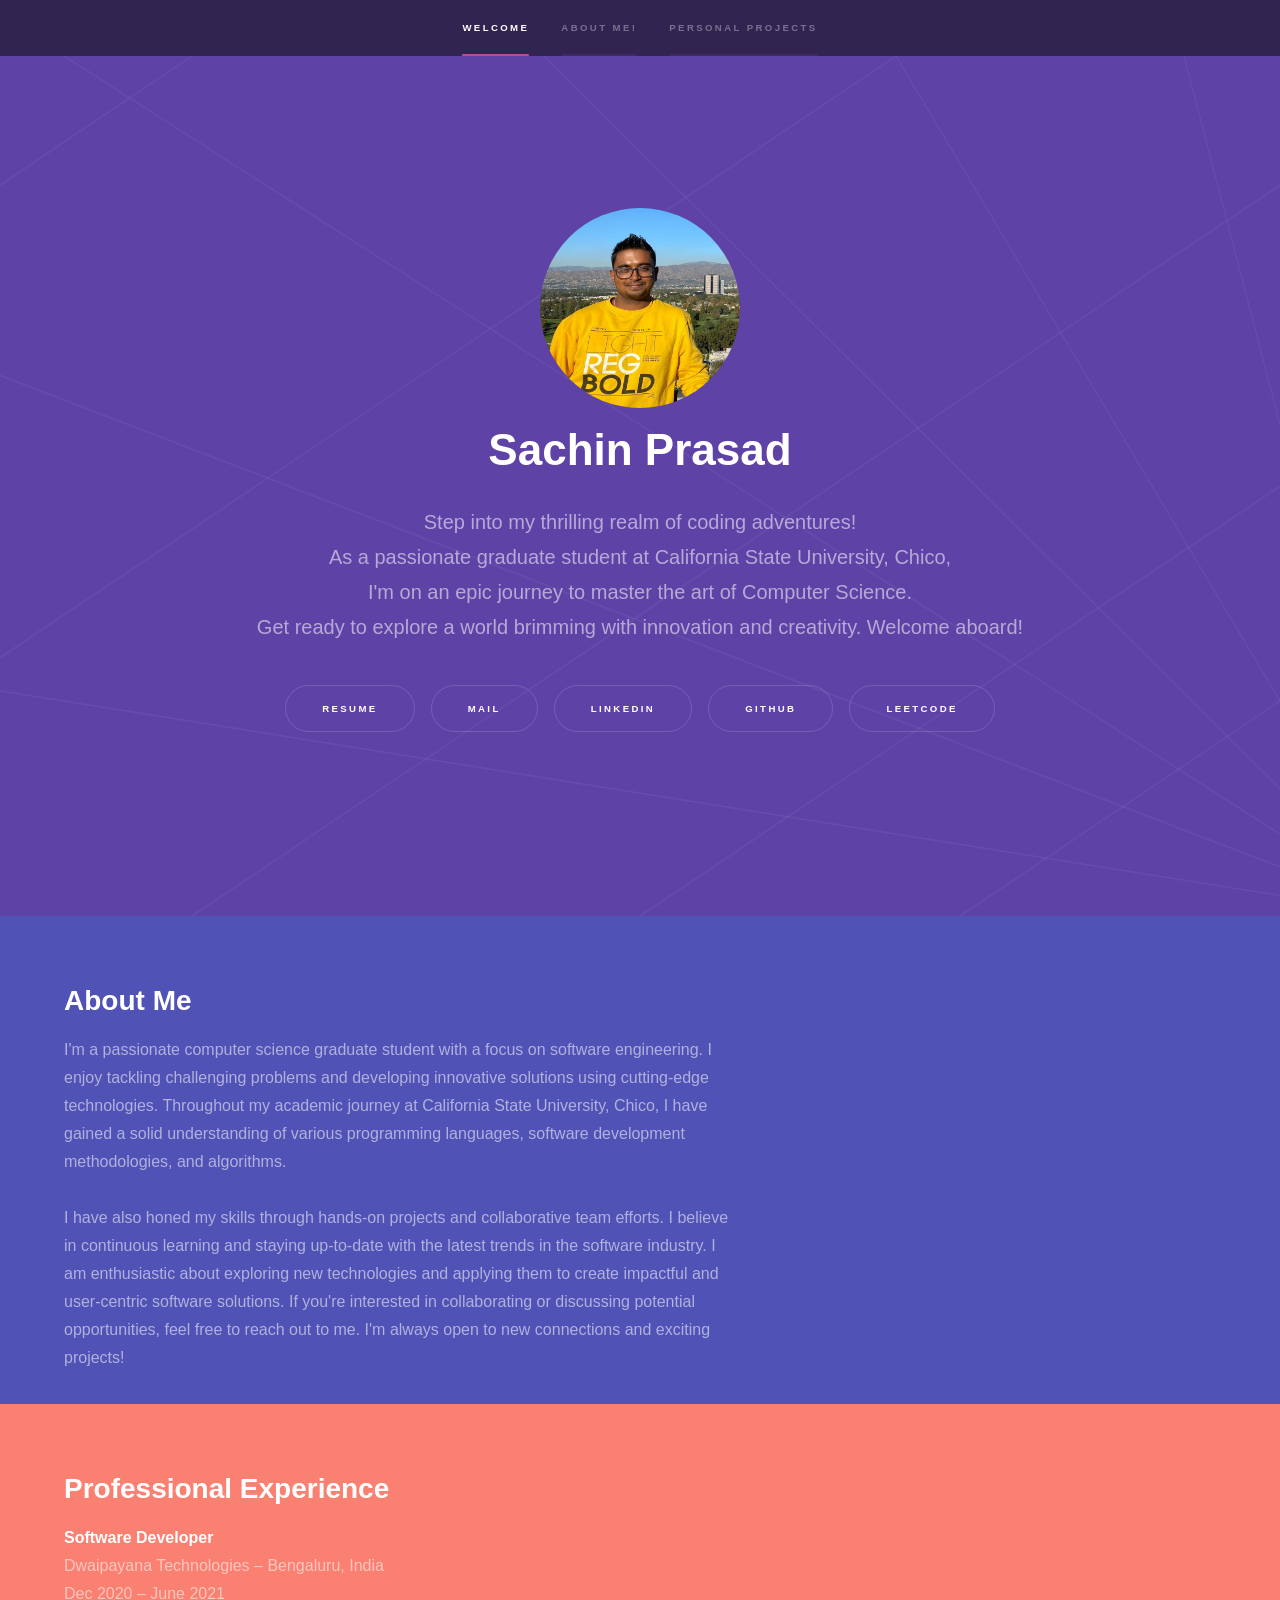
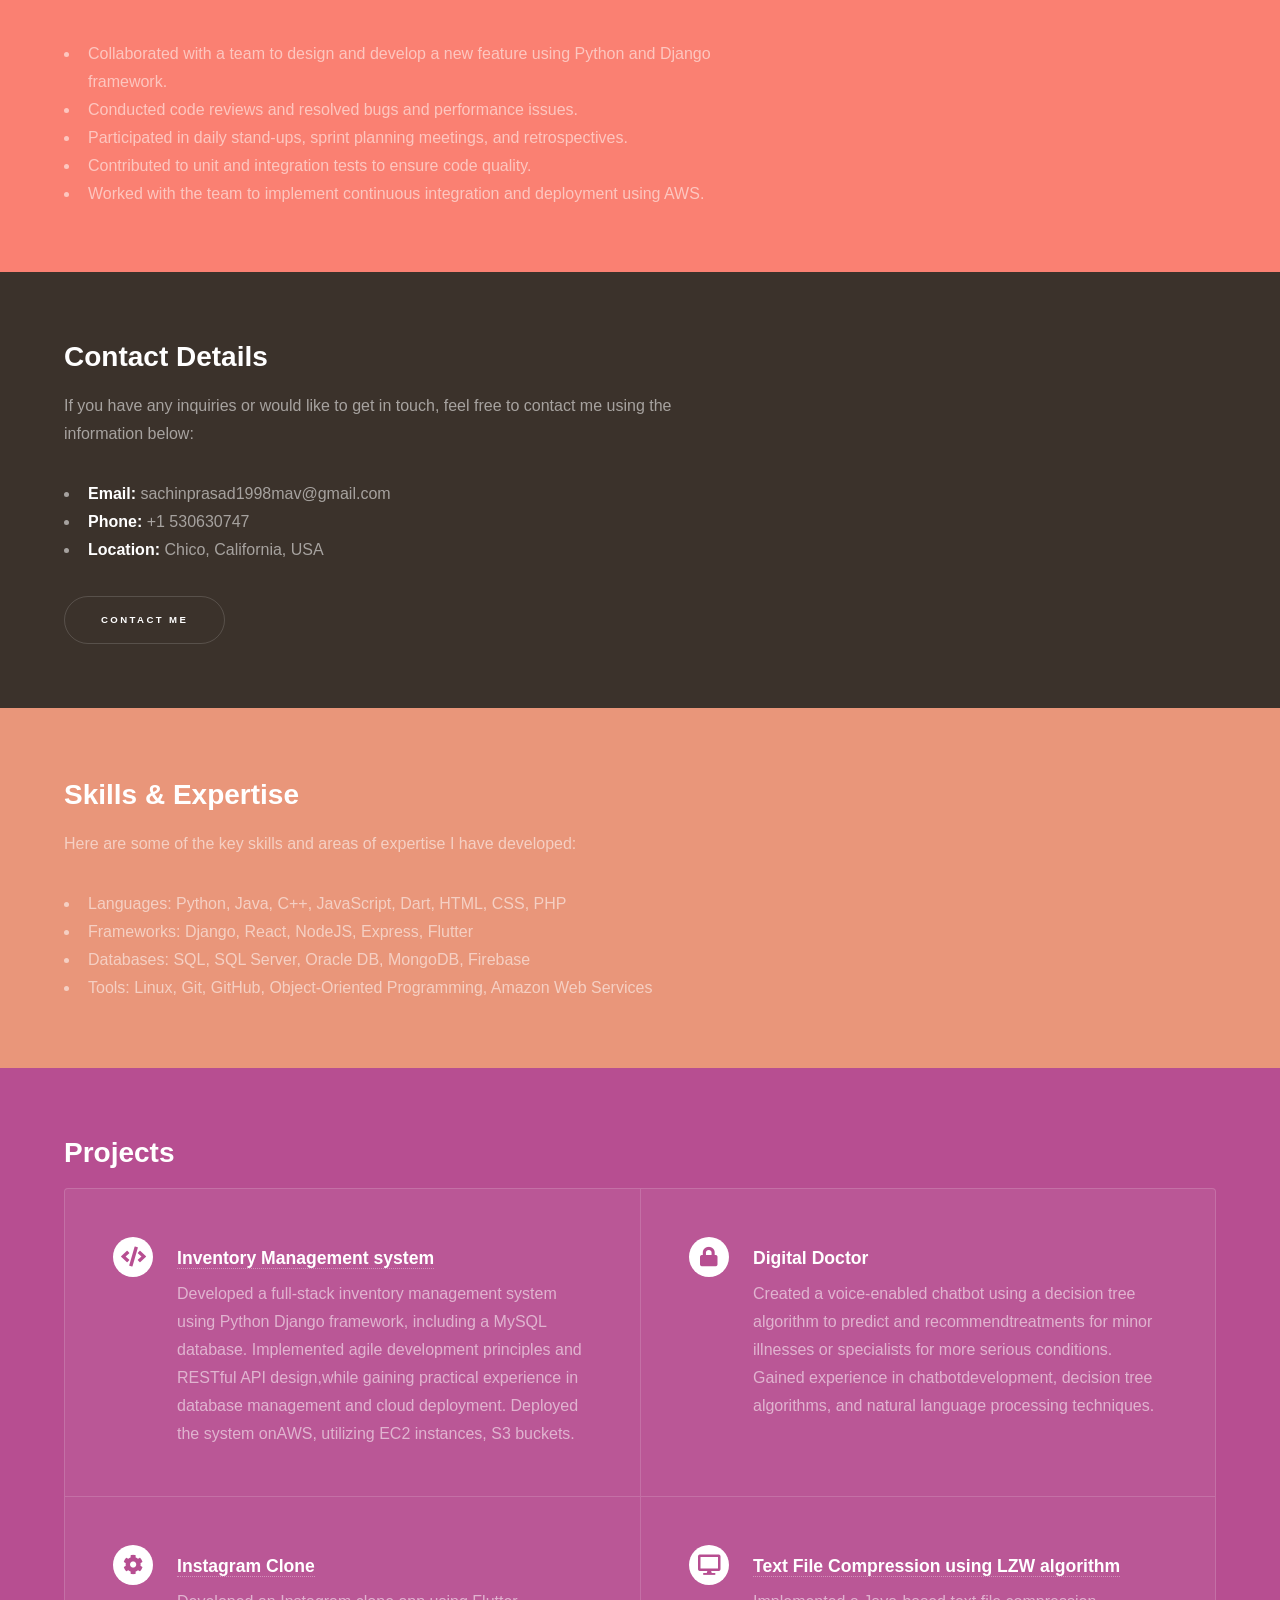
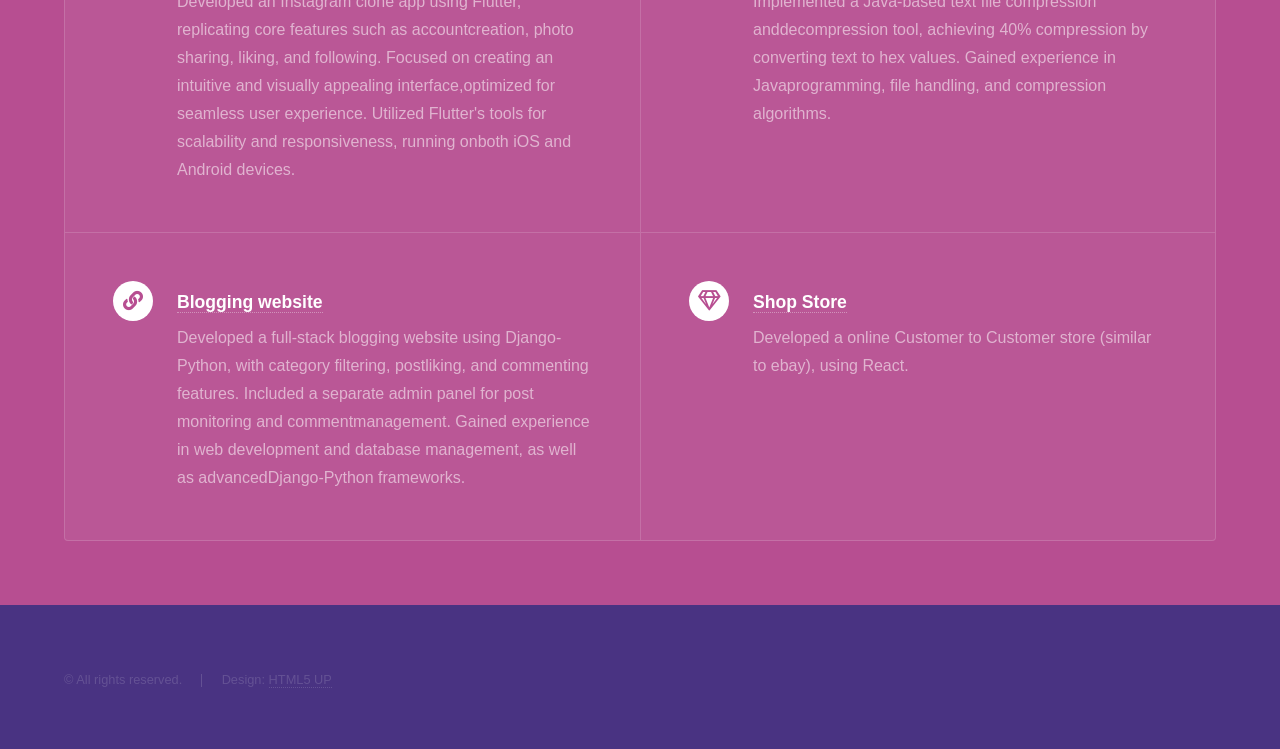
==== index.html @ 226c093d "first commit" ====
<!DOCTYPE HTML>
<html>
	<head>
		<title>Sachin Prasad Portfolio</title>
		<meta charset="utf-8" />
		<meta name="viewport" content="width=device-width, initial-scale=1, user-scalable=no" />
		<link rel="stylesheet" href="assets/css/main.css" />
		<noscript><link rel="stylesheet" href="assets/css/noscript.css" /></noscript>
	</head>
	<body class="is-preload">

		<!-- Sidebar -->
			<section id="sidebar">
				<div class="inner">
					<nav>
						<ul>
							<li><a href="#intro">Welcome</a></li>
							<li><a href="#one">About me!</a></li>
							<li><a href="#two">Personal Projects</a></li>
						</ul>
					</nav>
				</div>
			</section>

		<!-- Wrapper -->
			<div id="wrapper">

				<!-- Intro -->
					<!-- <section id="intro" class="wrapper style1 fullscreen fade-up">
						<div class="inner" sty>
							<h1>Sachin Prasad</h1>
							<p>Welcome to my portfolio website! <br> I'm a passionate graduate student, <br> pursuing a Master's degree in Computer Science <br> California State University, Chico. <br>

							</p>
							<ul class="actions">
								<li><a href="#one" class="button scrolly">Learn more</a></li>
							</ul>
						</div>
					</section> -->

					<!-- <section id="intro" class="wrapper style1 fullscreen fade-up">
						<div class="intro-container">
						  <div class="inner">
							<img src="images/IMG-20211123-WA0005.jpg" alt="Display Picture" style="width: 200px; height: 200px; border-radius: 50%;">
							<h1>Sachin Prasad</h1>
							<p>Welcome to my portfolio website!<br>I'm a passionate graduate student,<br>pursuing a Master's degree in Computer Science<br>at California State University, Chico.</p>
							<ul class="actions" style="margin-left: 120px;">
							  <li><a href="#one" class="button scrolly">Learn more</a></li>
							</ul>
						  </div>
						</div>
					  </section>
					   -->



					   <section id="intro" class="wrapper style1 fullscreen fade-up">
						<div class="intro-container">
						  <div class="inner">
							<img src="images/IMG-20211123-WA0005.jpg" alt="Display Picture" style="width: 200px; height: 200px; border-radius: 50%;">
							<h1>Sachin Prasad</h1>
							<p>Step into my thrilling realm of coding adventures! <br> As a passionate graduate student at California State University, Chico, <br> I'm on an epic journey to master the art of Computer Science. <br> Get ready to explore a world brimming with innovation and creativity. Welcome aboard!</p>
							<ul class="actions" style="display: flex; justify-content: center;">
							  <li><a href="ResumeSachin.pdf"class="button" download>resume</a></li>
							  <li><a href="mailto:sachinprasad1998mav@gmail.com" class="button" target="_blank" >Mail</a></li>
							  <li><a href="https://www.linkedin.com/in/sachinsatishprasad/" class="button" target="_blank" >LinkedIn</a></li>
							  <li><a href="https://github.com/sachinprasad1998mav" class="button" target="_blank" >GitHub</a></li>
							  <li><a href="https://leetcode.com/sachinSatishPrasad/" class="button" target="_blank" >LeetCode</a></li>
							</ul>
						  </div>
						</div>
					  </section>
					  

				<!-- One
					<section id="one" class="wrapper style2 spotlights">
						<section>
							<a href="#" class="image"><img src="images/pic01.jpg" alt="" data-position="center center" /></a>
							<div class="content">
								<div class="inner">
									<h2>Sed ipsum dolor</h2>
									<p>Phasellus convallis elit id ullamcorper pulvinar. Duis aliquam turpis mauris, eu ultricies erat malesuada quis. Aliquam dapibus.</p>
									<ul class="actions">
										<li><a href="generic.html" class="button">Learn more</a></li>
									</ul>
								</div>
							</div>
						</section>
						<section>
							<a href="#" class="image"><img src="images/pic02.jpg" alt="" data-position="top center" /></a>
							<div class="content">
								<div class="inner">
									<h2>Feugiat consequat</h2>
									<p>Phasellus convallis elit id ullamcorper pulvinar. Duis aliquam turpis mauris, eu ultricies erat malesuada quis. Aliquam dapibus.</p>
									<ul class="actions">
										<li><a href="generic.html" class="button">Learn more</a></li>
									</ul>
								</div>
							</div>
						</section>
						<section>
							<a href="#" class="image"><img src="images/pic03.jpg" alt="" data-position="25% 25%" /></a>
							<div class="content">
								<div class="inner">
									<h2>Ultricies aliquam</h2>
									<p>Phasellus convallis elit id ullamcorper pulvinar. Duis aliquam turpis mauris, eu ultricies erat malesuada quis. Aliquam dapibus.</p>
									<ul class="actions">
										<li><a href="generic.html" class="button">Learn more</a></li>
									</ul>
								</div>
							</div>
						</section>
					</section> -->

					<section id="one" class="wrapper style2 spotlights">
						<section>
						  <!-- <a href="#" class="image"><img src="images/pic01.jpg" alt="" data-position="center center" /></a> -->
						  <div class="content">
							<div class="inner">
							  <h2>About Me</h2>
							  I'm a passionate computer science graduate student with a focus on software engineering. 
							   I enjoy tackling challenging problems and developing innovative solutions using cutting-edge technologies. 
							  Throughout my academic journey at California State University, Chico, I have gained a solid understanding of various programming languages, software development methodologies, and algorithms. <br> <br> I have also honed my skills through hands-on projects and collaborative team efforts.
							  I believe in continuous learning and staying up-to-date with the latest trends in the software industry. I am enthusiastic about exploring new technologies and applying them to create impactful and user-centric software solutions.
							  If you're interested in collaborating or discussing potential opportunities, feel free to reach out to me. I'm always open to new connections and exciting projects!
							  <!-- <ul class="actions">
								<li><a href="#contact" class="button">Contact Me</a></li>
							  </ul> -->
							</div>
						  </div>
						</section>
						<section style="background-color: #FA8072">
							<div class="content">
							  <div class="inner">
								<h2>Professional Experience</h2>
								<p><strong>Software Developer</strong><br>
								Dwaipayana Technologies – Bengaluru, India<br>
								Dec 2020 – June 2021</p>
								<ul>
								  <li>Collaborated with a team to design and develop a new feature using Python and Django framework.</li>
								  <li>Conducted code reviews and resolved bugs and performance issues.</li>
								  <li>Participated in daily stand-ups, sprint planning meetings, and retrospectives.</li>
								  <li>Contributed to unit and integration tests to ensure code quality.</li>
								  <li>Worked with the team to implement continuous integration and deployment using AWS.</li>
								</ul>
							  </div>
							</div>
						  </section>
						  
						<section style="background-color: #3B322B">
						  <!-- <a href="#" class="image"><img src="images/pic02.jpg" alt="" data-position="top center" /></a> -->
						  <div class="content">
							<div class="inner">
							  <h2>Contact Details</h2>
							  <p>If you have any inquiries or would like to get in touch, feel free to contact me using the information below:</p>
							  <ul class="contact-details">
								<li><strong>Email:</strong> sachinprasad1998mav@gmail.com</li>
								<li><strong>Phone:</strong> +1 530630747</li>
								<li><strong>Location:</strong> Chico, California, USA</li>
							  </ul>
							  <ul class="actions">
								<li><a href="mailto:sachinprasad1998mav@gmail.com" class="button">Contact Me</a></li>
							  </ul>
							  
							</div>
						  </div>
						</section>
						<section style="background-color: #E9967A">
							<div class="content">
							  <div class="inner">
								<h2>Skills & Expertise</h2>
								<p>Here are some of the key skills and areas of expertise I have developed:</p>
								<ul class="skills-list">
								  <li>Languages: Python, Java, C++, JavaScript, Dart, HTML, CSS, PHP</li>
								  <li>Frameworks: Django, React, NodeJS, Express, Flutter</li>
								  <li>Databases: SQL, SQL Server, Oracle DB, MongoDB, Firebase</li>
								  <li>Tools: Linux, Git, GitHub, Object-Oriented Programming, Amazon Web Services</li>
								</ul>
							  </div>
							</div>
						  </section>
						  
					  

				<!-- Two -->
					<section id="two" class="wrapper style3 fade-up">
						<div class="inner">
							<h2>Projects</h2>
							<div class="features">
								<section>
									<span class="icon solid major fa-code"></span>
									<h3><a href="https://github.com/sachinprasad1998mav/inventoryAngular">Inventory Management system</a> </h3>
									<p>Developed a full-stack inventory management system using Python Django framework, including a MySQL database. Implemented agile development principles and RESTful API design,while gaining practical experience in database management and cloud deployment. Deployed the system onAWS, utilizing EC2 instances, S3 buckets.</p>
								</section>
								<section>
									<span class="icon solid major fa-lock"></span>
									<h3>Digital Doctor</h3>
									<p>Created a voice-enabled chatbot using a decision tree algorithm to predict and recommendtreatments for minor illnesses or specialists for more serious conditions. Gained experience in chatbotdevelopment, decision tree algorithms, and natural language processing techniques.</p>
								</section>
								<section>
									<span class="icon solid major fa-cog"></span>
									<h3><a href="https://github.com/sachinprasad1998mav/InstaPix">Instagram Clone</a> </h3>
									<p>Developed an Instagram clone app using Flutter, replicating core features such as accountcreation, photo sharing, liking, and following. Focused on creating an intuitive and visually appealing interface,optimized for seamless user experience. Utilized Flutter's tools for scalability and responsiveness, running onboth iOS and Android devices.</p>
								</section>
								<section>
									<span class="icon solid major fa-desktop"></span>
									<h3><a href="https://github.com/sachinprasad1998mav/LZWAlgorithm">Text File Compression using LZW algorithm</a> </h3>
									<p>Implemented a Java-based text file compression anddecompression tool, achieving 40% compression by converting text to hex values. Gained experience in Javaprogramming, file handling, and compression algorithms.</p>
								</section>
								<section>
									<span class="icon solid major fa-link"></span>
									<h3> <a href="https://github.com/sachinprasad1998mav/blogWebsite">Blogging website</a> </h3>
									<p>Developed a full-stack blogging website using Django-Python, with category filtering, postliking, and commenting features. Included a separate admin panel for post monitoring and commentmanagement. Gained experience in web development and database management, as well as advancedDjango-Python frameworks.</p>
								</section>
								<section>
									<span class="icon major fa-gem"></span>
									<h3> <a href="https://github.com/dakshac45/ShopStore">Shop Store</a> </h3>
									<p>Developed a online Customer to Customer store (similar to ebay), using React.</p>
								</section>
							</div>
							<!-- <ul class="actions">
								<li><a href="generic.html" class="button">Learn more</a></li>
							</ul> -->
						</div>
					</section>

				<!-- Three
					<section id="three" class="wrapper style1 fade-up">
						<div class="inner">
							<h2>Get in touch</h2>
							<p>Phasellus convallis elit id ullamcorper pulvinar. Duis aliquam turpis mauris, eu ultricies erat malesuada quis. Aliquam dapibus, lacus eget hendrerit bibendum, urna est aliquam sem, sit amet imperdiet est velit quis lorem.</p>
							<div class="split style1">
								<section>
									<form method="post" action="#">
										<div class="fields">
											<div class="field half">
												<label for="name">Name</label>
												<input type="text" name="name" id="name" />
											</div>
											<div class="field half">
												<label for="email">Email</label>
												<input type="text" name="email" id="email" />
											</div>
											<div class="field">
												<label for="message">Message</label>
												<textarea name="message" id="message" rows="5"></textarea>
											</div>
										</div>
										<ul class="actions">
											<li><a href="" class="button submit">Send Message</a></li>
										</ul>
									</form>
								</section>
								<section>
									<ul class="contact">
										<li>
											<h3>Address</h3>
											<span>12345 Somewhere Road #654<br />
											Nashville, TN 00000-0000<br />
											USA</span>
										</li>
										<li>
											<h3>Email</h3>
											<a href="#">user@untitled.tld</a>
										</li>
										<li>
											<h3>Phone</h3>
											<span>(000) 000-0000</span>
										</li>
										<li>
											<h3>Social</h3>
											<ul class="icons">
												<li><a href="#" class="icon brands fa-twitter"><span class="label">Twitter</span></a></li>
												<li><a href="#" class="icon brands fa-facebook-f"><span class="label">Facebook</span></a></li>
												<li><a href="#" class="icon brands fa-github"><span class="label">GitHub</span></a></li>
												<li><a href="#" class="icon brands fa-instagram"><span class="label">Instagram</span></a></li>
												<li><a href="#" class="icon brands fa-linkedin-in"><span class="label">LinkedIn</span></a></li>
											</ul>
										</li>
									</ul>
								</section>
							</div>
						</div>
					</section>

			</div> -->

		<!-- Footer -->
			<footer id="footer" class="wrapper style1-alt">
				<div class="inner">
					<ul class="menu">
						<li>&copy; All rights reserved.</li><li>Design: <a href="http://html5up.net">HTML5 UP</a></li>
					</ul>
				</div>
			</footer>

		<!-- Scripts -->
			<script src="assets/js/jquery.min.js"></script>
			<script src="assets/js/jquery.scrollex.min.js"></script>
			<script src="assets/js/jquery.scrolly.min.js"></script>
			<script src="assets/js/browser.min.js"></script>
			<script src="assets/js/breakpoints.min.js"></script>
			<script src="assets/js/util.js"></script>
			<script src="assets/js/main.js"></script>

	</body>
</html>
---- assets/css/main.css ----
@import url(fontawesome-all.min.css);

/*
	Hyperspace by HTML5 UP
	html5up.net | @ajlkn
	Free for personal and commercial use under the CCA 3.0 license (html5up.net/license)
*/

html, body, div, span, applet, object,
iframe, h1, h2, h3, h4, h5, h6, p, blockquote,
pre, a, abbr, acronym, address, big, cite,
code, del, dfn, em, img, ins, kbd, q, s, samp,
small, strike, strong, sub, sup, tt, var, b,
u, i, center, dl, dt, dd, ol, ul, li, fieldset,
form, label, legend, table, caption, tbody,
tfoot, thead, tr, th, td, article, aside,
canvas, details, embed, figure, figcaption,
footer, header, hgroup, menu, nav, output, ruby,
section, summary, time, mark, audio, video {
	margin: 0;
	padding: 0;
	border: 0;
	font-size: 100%;
	font: inherit;
	vertical-align: baseline;}

article, aside, details, figcaption, figure,
footer, header, hgroup, menu, nav, section {
	display: block;}

body {
	line-height: 1;
}

#intro .intro-container {
	display: flex;
	justify-content: center;
	align-items: center;
	height: 100%;
  }
  
  #intro .inner {
	text-align: center;
  }
  

ol, ul {
	list-style: none;
}

blockquote, q {
	quotes: none;
}

	blockquote:before, blockquote:after, q:before, q:after {
		content: '';
		content: none;
	}

table {
	border-collapse: collapse;
	border-spacing: 0;
}

body {
	-webkit-text-size-adjust: none;
}

mark {
	background-color: transparent;
	color: inherit;
}

input::-moz-focus-inner {
	border: 0;
	padding: 0;
}

input, select, textarea {
	-moz-appearance: none;
	-webkit-appearance: none;
	-ms-appearance: none;
	appearance: none;
}

/* Basic */

	@-ms-viewport {
		width: device-width;
	}

	body {
		-ms-overflow-style: scrollbar;
	}

	@media screen and (max-width: 480px) {

		html, body {
			min-width: 320px;
		}

	}

	html {
		box-sizing: border-box;
	}

	*, *:before, *:after {
		box-sizing: inherit;
	}

	body {
		background: #312450;
	}

		body.is-preload *, body.is-preload *:before, body.is-preload *:after {
			-moz-animation: none !important;
			-webkit-animation: none !important;
			-ms-animation: none !important;
			animation: none !important;
			-moz-transition: none !important;
			-webkit-transition: none !important;
			-ms-transition: none !important;
			transition: none !important;
		}

/* Type */

	body, input, select, textarea {
		color: rgba(255, 255, 255, 0.55);
		font-family: Arial, Helvetica, sans-serif;
		font-size: 16.5pt;
		font-weight: normal;
		line-height: 1.75;
	}

		@media screen and (max-width: 1680px) {

			body, input, select, textarea {
				font-size: 13pt;
			}

		}

		@media screen and (max-width: 1280px) {

			body, input, select, textarea {
				font-size: 12pt;
			}

		}

		@media screen and (max-width: 360px) {

			body, input, select, textarea {
				font-size: 11pt;
			}

		}

	a {
		-moz-transition: color 0.2s ease, border-bottom-color 0.2s ease;
		-webkit-transition: color 0.2s ease, border-bottom-color 0.2s ease;
		-ms-transition: color 0.2s ease, border-bottom-color 0.2s ease;
		transition: color 0.2s ease, border-bottom-color 0.2s ease;
		border-bottom: dotted 1px rgba(255, 255, 255, 0.35);
		color: inherit;
		text-decoration: none;
	}

		a:hover {
			border-bottom-color: transparent;
			color: #ffffff;
		}

	strong, b {
		color: #ffffff;
		font-weight: bold;
	}

	em, i {
		font-style: italic;
	}

	p {
		margin: 0 0 2em 0;
	}

	h1, h2, h3, h4, h5, h6 {
		color: #ffffff;
		font-weight: bold;
		line-height: 1.5;
		margin: 0 0 0.5em 0;
	}

		h1 a, h2 a, h3 a, h4 a, h5 a, h6 a {
			color: inherit;
			text-decoration: none;
		}

	h1 {
		font-size: 2.75em;
	}

		h1.major {
			margin: 0 0 1.3em 0;
			position: relative;
			padding-bottom: 0.35em;
		}

			h1.major:after {
				background-image: -moz-linear-gradient(to right, #5e42a6, #b74e91);
				background-image: -webkit-linear-gradient(to right, #5e42a6, #b74e91);
				background-image: -ms-linear-gradient(to right, #5e42a6, #b74e91);
				background-image: linear-gradient(to right, #5e42a6, #b74e91);
				-moz-transition: max-width 0.2s ease;
				-webkit-transition: max-width 0.2s ease;
				-ms-transition: max-width 0.2s ease;
				transition: max-width 0.2s ease;
				border-radius: 0.2em;
				bottom: 0;
				content: '';
				height: 0.05em;
				position: absolute;
				right: 0;
				width: 100%;
			}

	h2 {
		font-size: 1.75em;
	}

	h3 {
		font-size: 1.1em;
	}

	h4 {
		font-size: 1em;
	}

	h5 {
		font-size: 0.8em;
	}

	h6 {
		font-size: 0.6em;
	}

	@media screen and (max-width: 736px) {

		h1 {
			font-size: 2em;
		}

		h2 {
			font-size: 1.25em;
		}

		h3 {
			font-size: 1em;
		}

		h4 {
			font-size: 0.8em;
		}

		h5 {
			font-size: 0.6em;
		}

		h6 {
			font-size: 0.6em;
		}

	}

	sub {
		font-size: 0.8em;
		position: relative;
		top: 0.5em;
	}

	sup {
		font-size: 0.8em;
		position: relative;
		top: -0.5em;
	}

	blockquote {
		border-left: solid 4px rgba(255, 255, 255, 0.15);
		font-style: italic;
		margin: 0 0 2em 0;
		padding: 0.5em 0 0.5em 2em;
	}

	code {
		background: rgba(255, 255, 255, 0.05);
		border-radius: 0.25em;
		border: solid 1px rgba(255, 255, 255, 0.15);
		font-family: "Courier New", monospace;
		font-size: 0.9em;
		margin: 0 0.25em;
		padding: 0.25em 0.65em;
	}

	pre {
		-webkit-overflow-scrolling: touch;
		font-family: "Courier New", monospace;
		font-size: 0.9em;
		margin: 0 0 2em 0;
	}

		pre code {
			display: block;
			line-height: 1.75em;
			padding: 1em 1.5em;
			overflow-x: auto;
		}

	hr {
		border: 0;
		border-bottom: solid 1px rgba(255, 255, 255, 0.15);
		margin: 2em 0;
	}

		hr.major {
			margin: 3em 0;
		}

	.align-left {
		text-align: left;
	}

	.align-center {
		text-align: center;
	}

	.align-right {
		text-align: right;
	}

/* Row */

	.row {
		display: flex;
		flex-wrap: wrap;
		box-sizing: border-box;
		align-items: stretch;
	}

		.row > * {
			box-sizing: border-box;
		}

		.row.gtr-uniform > * > :last-child {
			margin-bottom: 0;
		}

		.row.aln-left {
			justify-content: flex-start;
		}

		.row.aln-center {
			justify-content: center;
		}

		.row.aln-right {
			justify-content: flex-end;
		}

		.row.aln-top {
			align-items: flex-start;
		}

		.row.aln-middle {
			align-items: center;
		}

		.row.aln-bottom {
			align-items: flex-end;
		}

		.row > .imp {
			order: -1;
		}

		.row > .col-1 {
			width: 8.33333%;
		}

		.row > .off-1 {
			margin-left: 8.33333%;
		}

		.row > .col-2 {
			width: 16.66667%;
		}

		.row > .off-2 {
			margin-left: 16.66667%;
		}

		.row > .col-3 {
			width: 25%;
		}

		.row > .off-3 {
			margin-left: 25%;
		}

		.row > .col-4 {
			width: 33.33333%;
		}

		.row > .off-4 {
			margin-left: 33.33333%;
		}

		.row > .col-5 {
			width: 41.66667%;
		}

		.row > .off-5 {
			margin-left: 41.66667%;
		}

		.row > .col-6 {
			width: 50%;
		}

		.row > .off-6 {
			margin-left: 50%;
		}

		.row > .col-7 {
			width: 58.33333%;
		}

		.row > .off-7 {
			margin-left: 58.33333%;
		}

		.row > .col-8 {
			width: 66.66667%;
		}

		.row > .off-8 {
			margin-left: 66.66667%;
		}

		.row > .col-9 {
			width: 75%;
		}

		.row > .off-9 {
			margin-left: 75%;
		}

		.row > .col-10 {
			width: 83.33333%;
		}

		.row > .off-10 {
			margin-left: 83.33333%;
		}

		.row > .col-11 {
			width: 91.66667%;
		}

		.row > .off-11 {
			margin-left: 91.66667%;
		}

		.row > .col-12 {
			width: 100%;
		}

		.row > .off-12 {
			margin-left: 100%;
		}

		.row.gtr-0 {
			margin-top: 0;
			margin-left: 0em;
		}

			.row.gtr-0 > * {
				padding: 0 0 0 0em;
			}

			.row.gtr-0.gtr-uniform {
				margin-top: 0em;
			}

				.row.gtr-0.gtr-uniform > * {
					padding-top: 0em;
				}

		.row.gtr-25 {
			margin-top: 0;
			margin-left: -0.375em;
		}

			.row.gtr-25 > * {
				padding: 0 0 0 0.375em;
			}

			.row.gtr-25.gtr-uniform {
				margin-top: -0.375em;
			}

				.row.gtr-25.gtr-uniform > * {
					padding-top: 0.375em;
				}

		.row.gtr-50 {
			margin-top: 0;
			margin-left: -0.75em;
		}

			.row.gtr-50 > * {
				padding: 0 0 0 0.75em;
			}

			.row.gtr-50.gtr-uniform {
				margin-top: -0.75em;
			}

				.row.gtr-50.gtr-uniform > * {
					padding-top: 0.75em;
				}

		.row {
			margin-top: 0;
			margin-left: -1.5em;
		}

			.row > * {
				padding: 0 0 0 1.5em;
			}

			.row.gtr-uniform {
				margin-top: -1.5em;
			}

				.row.gtr-uniform > * {
					padding-top: 1.5em;
				}

		.row.gtr-150 {
			margin-top: 0;
			margin-left: -2.25em;
		}

			.row.gtr-150 > * {
				padding: 0 0 0 2.25em;
			}

			.row.gtr-150.gtr-uniform {
				margin-top: -2.25em;
			}

				.row.gtr-150.gtr-uniform > * {
					padding-top: 2.25em;
				}

		.row.gtr-200 {
			margin-top: 0;
			margin-left: -3em;
		}

			.row.gtr-200 > * {
				padding: 0 0 0 3em;
			}

			.row.gtr-200.gtr-uniform {
				margin-top: -3em;
			}

				.row.gtr-200.gtr-uniform > * {
					padding-top: 3em;
				}

		@media screen and (max-width: 1680px) {

			.row {
				display: flex;
				flex-wrap: wrap;
				box-sizing: border-box;
				align-items: stretch;
			}

				.row > * {
					box-sizing: border-box;
				}

				.row.gtr-uniform > * > :last-child {
					margin-bottom: 0;
				}

				.row.aln-left {
					justify-content: flex-start;
				}

				.row.aln-center {
					justify-content: center;
				}

				.row.aln-right {
					justify-content: flex-end;
				}

				.row.aln-top {
					align-items: flex-start;
				}

				.row.aln-middle {
					align-items: center;
				}

				.row.aln-bottom {
					align-items: flex-end;
				}

				.row > .imp-xlarge {
					order: -1;
				}

				.row > .col-1-xlarge {
					width: 8.33333%;
				}

				.row > .off-1-xlarge {
					margin-left: 8.33333%;
				}

				.row > .col-2-xlarge {
					width: 16.66667%;
				}

				.row > .off-2-xlarge {
					margin-left: 16.66667%;
				}

				.row > .col-3-xlarge {
					width: 25%;
				}

				.row > .off-3-xlarge {
					margin-left: 25%;
				}

				.row > .col-4-xlarge {
					width: 33.33333%;
				}

				.row > .off-4-xlarge {
					margin-left: 33.33333%;
				}

				.row > .col-5-xlarge {
					width: 41.66667%;
				}

				.row > .off-5-xlarge {
					margin-left: 41.66667%;
				}

				.row > .col-6-xlarge {
					width: 50%;
				}

				.row > .off-6-xlarge {
					margin-left: 50%;
				}

				.row > .col-7-xlarge {
					width: 58.33333%;
				}

				.row > .off-7-xlarge {
					margin-left: 58.33333%;
				}

				.row > .col-8-xlarge {
					width: 66.66667%;
				}

				.row > .off-8-xlarge {
					margin-left: 66.66667%;
				}

				.row > .col-9-xlarge {
					width: 75%;
				}

				.row > .off-9-xlarge {
					margin-left: 75%;
				}

				.row > .col-10-xlarge {
					width: 83.33333%;
				}

				.row > .off-10-xlarge {
					margin-left: 83.33333%;
				}

				.row > .col-11-xlarge {
					width: 91.66667%;
				}

				.row > .off-11-xlarge {
					margin-left: 91.66667%;
				}

				.row > .col-12-xlarge {
					width: 100%;
				}

				.row > .off-12-xlarge {
					margin-left: 100%;
				}

				.row.gtr-0 {
					margin-top: 0;
					margin-left: 0em;
				}

					.row.gtr-0 > * {
						padding: 0 0 0 0em;
					}

					.row.gtr-0.gtr-uniform {
						margin-top: 0em;
					}

						.row.gtr-0.gtr-uniform > * {
							padding-top: 0em;
						}

				.row.gtr-25 {
					margin-top: 0;
					margin-left: -0.375em;
				}

					.row.gtr-25 > * {
						padding: 0 0 0 0.375em;
					}

					.row.gtr-25.gtr-uniform {
						margin-top: -0.375em;
					}

						.row.gtr-25.gtr-uniform > * {
							padding-top: 0.375em;
						}

				.row.gtr-50 {
					margin-top: 0;
					margin-left: -0.75em;
				}

					.row.gtr-50 > * {
						padding: 0 0 0 0.75em;
					}

					.row.gtr-50.gtr-uniform {
						margin-top: -0.75em;
					}

						.row.gtr-50.gtr-uniform > * {
							padding-top: 0.75em;
						}

				.row {
					margin-top: 0;
					margin-left: -1.5em;
				}

					.row > * {
						padding: 0 0 0 1.5em;
					}

					.row.gtr-uniform {
						margin-top: -1.5em;
					}

						.row.gtr-uniform > * {
							padding-top: 1.5em;
						}

				.row.gtr-150 {
					margin-top: 0;
					margin-left: -2.25em;
				}

					.row.gtr-150 > * {
						padding: 0 0 0 2.25em;
					}

					.row.gtr-150.gtr-uniform {
						margin-top: -2.25em;
					}

						.row.gtr-150.gtr-uniform > * {
							padding-top: 2.25em;
						}

				.row.gtr-200 {
					margin-top: 0;
					margin-left: -3em;
				}

					.row.gtr-200 > * {
						padding: 0 0 0 3em;
					}

					.row.gtr-200.gtr-uniform {
						margin-top: -3em;
					}

						.row.gtr-200.gtr-uniform > * {
							padding-top: 3em;
						}

		}

		@media screen and (max-width: 1280px) {

			.row {
				display: flex;
				flex-wrap: wrap;
				box-sizing: border-box;
				align-items: stretch;
			}

				.row > * {
					box-sizing: border-box;
				}

				.row.gtr-uniform > * > :last-child {
					margin-bottom: 0;
				}

				.row.aln-left {
					justify-content: flex-start;
				}

				.row.aln-center {
					justify-content: center;
				}

				.row.aln-right {
					justify-content: flex-end;
				}

				.row.aln-top {
					align-items: flex-start;
				}

				.row.aln-middle {
					align-items: center;
				}

				.row.aln-bottom {
					align-items: flex-end;
				}

				.row > .imp-large {
					order: -1;
				}

				.row > .col-1-large {
					width: 8.33333%;
				}

				.row > .off-1-large {
					margin-left: 8.33333%;
				}

				.row > .col-2-large {
					width: 16.66667%;
				}

				.row > .off-2-large {
					margin-left: 16.66667%;
				}

				.row > .col-3-large {
					width: 25%;
				}

				.row > .off-3-large {
					margin-left: 25%;
				}

				.row > .col-4-large {
					width: 33.33333%;
				}

				.row > .off-4-large {
					margin-left: 33.33333%;
				}

				.row > .col-5-large {
					width: 41.66667%;
				}

				.row > .off-5-large {
					margin-left: 41.66667%;
				}

				.row > .col-6-large {
					width: 50%;
				}

				.row > .off-6-large {
					margin-left: 50%;
				}

				.row > .col-7-large {
					width: 58.33333%;
				}

				.row > .off-7-large {
					margin-left: 58.33333%;
				}

				.row > .col-8-large {
					width: 66.66667%;
				}

				.row > .off-8-large {
					margin-left: 66.66667%;
				}

				.row > .col-9-large {
					width: 75%;
				}

				.row > .off-9-large {
					margin-left: 75%;
				}

				.row > .col-10-large {
					width: 83.33333%;
				}

				.row > .off-10-large {
					margin-left: 83.33333%;
				}

				.row > .col-11-large {
					width: 91.66667%;
				}

				.row > .off-11-large {
					margin-left: 91.66667%;
				}

				.row > .col-12-large {
					width: 100%;
				}

				.row > .off-12-large {
					margin-left: 100%;
				}

				.row.gtr-0 {
					margin-top: 0;
					margin-left: 0em;
				}

					.row.gtr-0 > * {
						padding: 0 0 0 0em;
					}

					.row.gtr-0.gtr-uniform {
						margin-top: 0em;
					}

						.row.gtr-0.gtr-uniform > * {
							padding-top: 0em;
						}

				.row.gtr-25 {
					margin-top: 0;
					margin-left: -0.375em;
				}

					.row.gtr-25 > * {
						padding: 0 0 0 0.375em;
					}

					.row.gtr-25.gtr-uniform {
						margin-top: -0.375em;
					}

						.row.gtr-25.gtr-uniform > * {
							padding-top: 0.375em;
						}

				.row.gtr-50 {
					margin-top: 0;
					margin-left: -0.75em;
				}

					.row.gtr-50 > * {
						padding: 0 0 0 0.75em;
					}

					.row.gtr-50.gtr-uniform {
						margin-top: -0.75em;
					}

						.row.gtr-50.gtr-uniform > * {
							padding-top: 0.75em;
						}

				.row {
					margin-top: 0;
					margin-left: -1.5em;
				}

					.row > * {
						padding: 0 0 0 1.5em;
					}

					.row.gtr-uniform {
						margin-top: -1.5em;
					}

						.row.gtr-uniform > * {
							padding-top: 1.5em;
						}

				.row.gtr-150 {
					margin-top: 0;
					margin-left: -2.25em;
				}

					.row.gtr-150 > * {
						padding: 0 0 0 2.25em;
					}

					.row.gtr-150.gtr-uniform {
						margin-top: -2.25em;
					}

						.row.gtr-150.gtr-uniform > * {
							padding-top: 2.25em;
						}

				.row.gtr-200 {
					margin-top: 0;
					margin-left: -3em;
				}

					.row.gtr-200 > * {
						padding: 0 0 0 3em;
					}

					.row.gtr-200.gtr-uniform {
						margin-top: -3em;
					}

						.row.gtr-200.gtr-uniform > * {
							padding-top: 3em;
						}

		}

		@media screen and (max-width: 980px) {

			.row {
				display: flex;
				flex-wrap: wrap;
				box-sizing: border-box;
				align-items: stretch;
			}

				.row > * {
					box-sizing: border-box;
				}

				.row.gtr-uniform > * > :last-child {
					margin-bottom: 0;
				}

				.row.aln-left {
					justify-content: flex-start;
				}

				.row.aln-center {
					justify-content: center;
				}

				.row.aln-right {
					justify-content: flex-end;
				}

				.row.aln-top {
					align-items: flex-start;
				}

				.row.aln-middle {
					align-items: center;
				}

				.row.aln-bottom {
					align-items: flex-end;
				}

				.row > .imp-medium {
					order: -1;
				}

				.row > .col-1-medium {
					width: 8.33333%;
				}

				.row > .off-1-medium {
					margin-left: 8.33333%;
				}

				.row > .col-2-medium {
					width: 16.66667%;
				}

				.row > .off-2-medium {
					margin-left: 16.66667%;
				}

				.row > .col-3-medium {
					width: 25%;
				}

				.row > .off-3-medium {
					margin-left: 25%;
				}

				.row > .col-4-medium {
					width: 33.33333%;
				}

				.row > .off-4-medium {
					margin-left: 33.33333%;
				}

				.row > .col-5-medium {
					width: 41.66667%;
				}

				.row > .off-5-medium {
					margin-left: 41.66667%;
				}

				.row > .col-6-medium {
					width: 50%;
				}

				.row > .off-6-medium {
					margin-left: 50%;
				}

				.row > .col-7-medium {
					width: 58.33333%;
				}

				.row > .off-7-medium {
					margin-left: 58.33333%;
				}

				.row > .col-8-medium {
					width: 66.66667%;
				}

				.row > .off-8-medium {
					margin-left: 66.66667%;
				}

				.row > .col-9-medium {
					width: 75%;
				}

				.row > .off-9-medium {
					margin-left: 75%;
				}

				.row > .col-10-medium {
					width: 83.33333%;
				}

				.row > .off-10-medium {
					margin-left: 83.33333%;
				}

				.row > .col-11-medium {
					width: 91.66667%;
				}

				.row > .off-11-medium {
					margin-left: 91.66667%;
				}

				.row > .col-12-medium {
					width: 100%;
				}

				.row > .off-12-medium {
					margin-left: 100%;
				}

				.row.gtr-0 {
					margin-top: 0;
					margin-left: 0em;
				}

					.row.gtr-0 > * {
						padding: 0 0 0 0em;
					}

					.row.gtr-0.gtr-uniform {
						margin-top: 0em;
					}

						.row.gtr-0.gtr-uniform > * {
							padding-top: 0em;
						}

				.row.gtr-25 {
					margin-top: 0;
					margin-left: -0.375em;
				}

					.row.gtr-25 > * {
						padding: 0 0 0 0.375em;
					}

					.row.gtr-25.gtr-uniform {
						margin-top: -0.375em;
					}

						.row.gtr-25.gtr-uniform > * {
							padding-top: 0.375em;
						}

				.row.gtr-50 {
					margin-top: 0;
					margin-left: -0.75em;
				}

					.row.gtr-50 > * {
						padding: 0 0 0 0.75em;
					}

					.row.gtr-50.gtr-uniform {
						margin-top: -0.75em;
					}

						.row.gtr-50.gtr-uniform > * {
							padding-top: 0.75em;
						}

				.row {
					margin-top: 0;
					margin-left: -1.5em;
				}

					.row > * {
						padding: 0 0 0 1.5em;
					}

					.row.gtr-uniform {
						margin-top: -1.5em;
					}

						.row.gtr-uniform > * {
							padding-top: 1.5em;
						}

				.row.gtr-150 {
					margin-top: 0;
					margin-left: -2.25em;
				}

					.row.gtr-150 > * {
						padding: 0 0 0 2.25em;
					}

					.row.gtr-150.gtr-uniform {
						margin-top: -2.25em;
					}

						.row.gtr-150.gtr-uniform > * {
							padding-top: 2.25em;
						}

				.row.gtr-200 {
					margin-top: 0;
					margin-left: -3em;
				}

					.row.gtr-200 > * {
						padding: 0 0 0 3em;
					}

					.row.gtr-200.gtr-uniform {
						margin-top: -3em;
					}

						.row.gtr-200.gtr-uniform > * {
							padding-top: 3em;
						}

		}

		@media screen and (max-width: 736px) {

			.row {
				display: flex;
				flex-wrap: wrap;
				box-sizing: border-box;
				align-items: stretch;
			}

				.row > * {
					box-sizing: border-box;
				}

				.row.gtr-uniform > * > :last-child {
					margin-bottom: 0;
				}

				.row.aln-left {
					justify-content: flex-start;
				}

				.row.aln-center {
					justify-content: center;
				}

				.row.aln-right {
					justify-content: flex-end;
				}

				.row.aln-top {
					align-items: flex-start;
				}

				.row.aln-middle {
					align-items: center;
				}

				.row.aln-bottom {
					align-items: flex-end;
				}

				.row > .imp-small {
					order: -1;
				}

				.row > .col-1-small {
					width: 8.33333%;
				}

				.row > .off-1-small {
					margin-left: 8.33333%;
				}

				.row > .col-2-small {
					width: 16.66667%;
				}

				.row > .off-2-small {
					margin-left: 16.66667%;
				}

				.row > .col-3-small {
					width: 25%;
				}

				.row > .off-3-small {
					margin-left: 25%;
				}

				.row > .col-4-small {
					width: 33.33333%;
				}

				.row > .off-4-small {
					margin-left: 33.33333%;
				}

				.row > .col-5-small {
					width: 41.66667%;
				}

				.row > .off-5-small {
					margin-left: 41.66667%;
				}

				.row > .col-6-small {
					width: 50%;
				}

				.row > .off-6-small {
					margin-left: 50%;
				}

				.row > .col-7-small {
					width: 58.33333%;
				}

				.row > .off-7-small {
					margin-left: 58.33333%;
				}

				.row > .col-8-small {
					width: 66.66667%;
				}

				.row > .off-8-small {
					margin-left: 66.66667%;
				}

				.row > .col-9-small {
					width: 75%;
				}

				.row > .off-9-small {
					margin-left: 75%;
				}

				.row > .col-10-small {
					width: 83.33333%;
				}

				.row > .off-10-small {
					margin-left: 83.33333%;
				}

				.row > .col-11-small {
					width: 91.66667%;
				}

				.row > .off-11-small {
					margin-left: 91.66667%;
				}

				.row > .col-12-small {
					width: 100%;
				}

				.row > .off-12-small {
					margin-left: 100%;
				}

				.row.gtr-0 {
					margin-top: 0;
					margin-left: 0em;
				}

					.row.gtr-0 > * {
						padding: 0 0 0 0em;
					}

					.row.gtr-0.gtr-uniform {
						margin-top: 0em;
					}

						.row.gtr-0.gtr-uniform > * {
							padding-top: 0em;
						}

				.row.gtr-25 {
					margin-top: 0;
					margin-left: -0.375em;
				}

					.row.gtr-25 > * {
						padding: 0 0 0 0.375em;
					}

					.row.gtr-25.gtr-uniform {
						margin-top: -0.375em;
					}

						.row.gtr-25.gtr-uniform > * {
							padding-top: 0.375em;
						}

				.row.gtr-50 {
					margin-top: 0;
					margin-left: -0.75em;
				}

					.row.gtr-50 > * {
						padding: 0 0 0 0.75em;
					}

					.row.gtr-50.gtr-uniform {
						margin-top: -0.75em;
					}

						.row.gtr-50.gtr-uniform > * {
							padding-top: 0.75em;
						}

				.row {
					margin-top: 0;
					margin-left: -1.5em;
				}

					.row > * {
						padding: 0 0 0 1.5em;
					}

					.row.gtr-uniform {
						margin-top: -1.5em;
					}

						.row.gtr-uniform > * {
							padding-top: 1.5em;
						}

				.row.gtr-150 {
					margin-top: 0;
					margin-left: -2.25em;
				}

					.row.gtr-150 > * {
						padding: 0 0 0 2.25em;
					}

					.row.gtr-150.gtr-uniform {
						margin-top: -2.25em;
					}

						.row.gtr-150.gtr-uniform > * {
							padding-top: 2.25em;
						}

				.row.gtr-200 {
					margin-top: 0;
					margin-left: -3em;
				}

					.row.gtr-200 > * {
						padding: 0 0 0 3em;
					}

					.row.gtr-200.gtr-uniform {
						margin-top: -3em;
					}

						.row.gtr-200.gtr-uniform > * {
							padding-top: 3em;
						}

		}

		@media screen and (max-width: 480px) {

			.row {
				display: flex;
				flex-wrap: wrap;
				box-sizing: border-box;
				align-items: stretch;
			}

				.row > * {
					box-sizing: border-box;
				}

				.row.gtr-uniform > * > :last-child {
					margin-bottom: 0;
				}

				.row.aln-left {
					justify-content: flex-start;
				}

				.row.aln-center {
					justify-content: center;
				}

				.row.aln-right {
					justify-content: flex-end;
				}

				.row.aln-top {
					align-items: flex-start;
				}

				.row.aln-middle {
					align-items: center;
				}

				.row.aln-bottom {
					align-items: flex-end;
				}

				.row > .imp-xsmall {
					order: -1;
				}

				.row > .col-1-xsmall {
					width: 8.33333%;
				}

				.row > .off-1-xsmall {
					margin-left: 8.33333%;
				}

				.row > .col-2-xsmall {
					width: 16.66667%;
				}

				.row > .off-2-xsmall {
					margin-left: 16.66667%;
				}

				.row > .col-3-xsmall {
					width: 25%;
				}

				.row > .off-3-xsmall {
					margin-left: 25%;
				}

				.row > .col-4-xsmall {
					width: 33.33333%;
				}

				.row > .off-4-xsmall {
					margin-left: 33.33333%;
				}

				.row > .col-5-xsmall {
					width: 41.66667%;
				}

				.row > .off-5-xsmall {
					margin-left: 41.66667%;
				}

				.row > .col-6-xsmall {
					width: 50%;
				}

				.row > .off-6-xsmall {
					margin-left: 50%;
				}

				.row > .col-7-xsmall {
					width: 58.33333%;
				}

				.row > .off-7-xsmall {
					margin-left: 58.33333%;
				}

				.row > .col-8-xsmall {
					width: 66.66667%;
				}

				.row > .off-8-xsmall {
					margin-left: 66.66667%;
				}

				.row > .col-9-xsmall {
					width: 75%;
				}

				.row > .off-9-xsmall {
					margin-left: 75%;
				}

				.row > .col-10-xsmall {
					width: 83.33333%;
				}

				.row > .off-10-xsmall {
					margin-left: 83.33333%;
				}

				.row > .col-11-xsmall {
					width: 91.66667%;
				}

				.row > .off-11-xsmall {
					margin-left: 91.66667%;
				}

				.row > .col-12-xsmall {
					width: 100%;
				}

				.row > .off-12-xsmall {
					margin-left: 100%;
				}

				.row.gtr-0 {
					margin-top: 0;
					margin-left: 0em;
				}

					.row.gtr-0 > * {
						padding: 0 0 0 0em;
					}

					.row.gtr-0.gtr-uniform {
						margin-top: 0em;
					}

						.row.gtr-0.gtr-uniform > * {
							padding-top: 0em;
						}

				.row.gtr-25 {
					margin-top: 0;
					margin-left: -0.375em;
				}

					.row.gtr-25 > * {
						padding: 0 0 0 0.375em;
					}

					.row.gtr-25.gtr-uniform {
						margin-top: -0.375em;
					}

						.row.gtr-25.gtr-uniform > * {
							padding-top: 0.375em;
						}

				.row.gtr-50 {
					margin-top: 0;
					margin-left: -0.75em;
				}

					.row.gtr-50 > * {
						padding: 0 0 0 0.75em;
					}

					.row.gtr-50.gtr-uniform {
						margin-top: -0.75em;
					}

						.row.gtr-50.gtr-uniform > * {
							padding-top: 0.75em;
						}

				.row {
					margin-top: 0;
					margin-left: -1.5em;
				}

					.row > * {
						padding: 0 0 0 1.5em;
					}

					.row.gtr-uniform {
						margin-top: -1.5em;
					}

						.row.gtr-uniform > * {
							padding-top: 1.5em;
						}

				.row.gtr-150 {
					margin-top: 0;
					margin-left: -2.25em;
				}

					.row.gtr-150 > * {
						padding: 0 0 0 2.25em;
					}

					.row.gtr-150.gtr-uniform {
						margin-top: -2.25em;
					}

						.row.gtr-150.gtr-uniform > * {
							padding-top: 2.25em;
						}

				.row.gtr-200 {
					margin-top: 0;
					margin-left: -3em;
				}

					.row.gtr-200 > * {
						padding: 0 0 0 3em;
					}

					.row.gtr-200.gtr-uniform {
						margin-top: -3em;
					}

						.row.gtr-200.gtr-uniform > * {
							padding-top: 3em;
						}

		}

/* Box */

	.box {
		border-radius: 0.25em;
		border: solid 1px rgba(255, 255, 255, 0.15);
		margin-bottom: 2em;
		padding: 1.5em;
	}

		.box > :last-child,
		.box > :last-child > :last-child,
		.box > :last-child > :last-child > :last-child {
			margin-bottom: 0;
		}

		.box.alt {
			border: 0;
			border-radius: 0;
			padding: 0;
		}

/* Button */

	input[type="submit"],
	input[type="reset"],
	input[type="button"],
	button,
	.button {
		-moz-appearance: none;
		-webkit-appearance: none;
		-ms-appearance: none;
		appearance: none;
		-moz-transition: border-color 0.2s ease;
		-webkit-transition: border-color 0.2s ease;
		-ms-transition: border-color 0.2s ease;
		transition: border-color 0.2s ease;
		background-color: transparent;
		border: solid 1px !important;
		border-color: rgba(255, 255, 255, 0.15) !important;
		border-radius: 3em;
		color: #ffffff !important;
		cursor: pointer;
		display: inline-block;
		font-size: 0.6em;
		font-weight: bold;
		height: calc(4.75em + 2px);
		letter-spacing: 0.25em;
		line-height: 4.75em;
		outline: 0;
		padding: 0 3.75em;
		position: relative;
		text-align: center;
		text-decoration: none;
		text-transform: uppercase;
		white-space: nowrap;
	}

		input[type="submit"]:after,
		input[type="reset"]:after,
		input[type="button"]:after,
		button:after,
		.button:after {
			-moz-transform: scale(0.25);
			-webkit-transform: scale(0.25);
			-ms-transform: scale(0.25);
			transform: scale(0.25);
			pointer-events: none;
			-moz-transition: opacity 0.2s ease, -moz-transform 0.2s ease;
			-webkit-transition: opacity 0.2s ease, -webkit-transform 0.2s ease;
			-ms-transition: opacity 0.2s ease, -ms-transform 0.2s ease;
			transition: opacity 0.2s ease, transform 0.2s ease;
			background: #ffffff;
			border-radius: 3em;
			content: '';
			height: 100%;
			left: 0;
			opacity: 0;
			position: absolute;
			top: 0;
			width: 100%;
		}

		input[type="submit"].icon:before,
		input[type="reset"].icon:before,
		input[type="button"].icon:before,
		button.icon:before,
		.button.icon:before {
			margin-right: 0.75em;
		}

		input[type="submit"].fit,
		input[type="reset"].fit,
		input[type="button"].fit,
		button.fit,
		.button.fit {
			width: 100%;
		}

		input[type="submit"].small,
		input[type="reset"].small,
		input[type="button"].small,
		button.small,
		.button.small {
			font-size: 0.4em;
		}

		input[type="submit"].large,
		input[type="reset"].large,
		input[type="button"].large,
		button.large,
		.button.large {
			font-size: 0.8em;
		}

		input[type="submit"].primary,
		input[type="reset"].primary,
		input[type="button"].primary,
		button.primary,
		.button.primary {
			background-color: #ffffff;
			color: #312450 !important;
		}

			input[type="submit"].primary:after,
			input[type="reset"].primary:after,
			input[type="button"].primary:after,
			button.primary:after,
			.button.primary:after {
				display: none;
			}

		input[type="submit"].disabled, input[type="submit"]:disabled,
		input[type="reset"].disabled,
		input[type="reset"]:disabled,
		input[type="button"].disabled,
		input[type="button"]:disabled,
		button.disabled,
		button:disabled,
		.button.disabled,
		.button:disabled {
			cursor: default;
			opacity: 0.5;
			pointer-events: none;
		}

		input[type="submit"]:hover,
		input[type="reset"]:hover,
		input[type="button"]:hover,
		button:hover,
		.button:hover {
			border-color: rgba(255, 255, 255, 0.55) !important;
		}

			input[type="submit"]:hover:after,
			input[type="reset"]:hover:after,
			input[type="button"]:hover:after,
			button:hover:after,
			.button:hover:after {
				opacity: 0.05;
				-moz-transform: scale(1);
				-webkit-transform: scale(1);
				-ms-transform: scale(1);
				transform: scale(1);
			}

			input[type="submit"]:hover:active,
			input[type="reset"]:hover:active,
			input[type="button"]:hover:active,
			button:hover:active,
			.button:hover:active {
				border-color: #ffffff !important;
			}

				input[type="submit"]:hover:active:after,
				input[type="reset"]:hover:active:after,
				input[type="button"]:hover:active:after,
				button:hover:active:after,
				.button:hover:active:after {
					opacity: 0.1;
				}

/* Features */

	.features {
		display: -moz-flex;
		display: -webkit-flex;
		display: -ms-flex;
		display: flex;
		-moz-flex-wrap: wrap;
		-webkit-flex-wrap: wrap;
		-ms-flex-wrap: wrap;
		flex-wrap: wrap;
		border-radius: 0.25em;
		border: solid 1px rgba(255, 255, 255, 0.15);
		background: rgba(255, 255, 255, 0.05);
		margin: 0 0 2em 0;
	}

		.features section {
			padding: 3.5em 3em 1em 7em ;
			width: 50%;
			border-top: solid 1px rgba(255, 255, 255, 0.15);
			position: relative;
		}

			.features section:nth-child(-n + 2) {
				border-top-width: 0;
			}

			.features section:nth-child(2n) {
				border-left: solid 1px rgba(255, 255, 255, 0.15);
			}

			.features section .icon {
				-moz-transition: opacity 0.5s ease, -moz-transform 0.5s ease;
				-webkit-transition: opacity 0.5s ease, -webkit-transform 0.5s ease;
				-ms-transition: opacity 0.5s ease, -ms-transform 0.5s ease;
				transition: opacity 0.5s ease, transform 0.5s ease;
				-moz-transition-delay: 1s;
				-webkit-transition-delay: 1s;
				-ms-transition-delay: 1s;
				transition-delay: 1s;
				-moz-transform: scale(1);
				-webkit-transform: scale(1);
				-ms-transform: scale(1);
				transform: scale(1);
				position: absolute;
				left: 3em;
				top: 3em;
				opacity: 1;
			}

			.features section:nth-child(1) .icon {
				-moz-transition-delay: 0.15s;
				-webkit-transition-delay: 0.15s;
				-ms-transition-delay: 0.15s;
				transition-delay: 0.15s;
			}

			.features section:nth-child(2) .icon {
				-moz-transition-delay: 0.3s;
				-webkit-transition-delay: 0.3s;
				-ms-transition-delay: 0.3s;
				transition-delay: 0.3s;
			}

			.features section:nth-child(3) .icon {
				-moz-transition-delay: 0.45s;
				-webkit-transition-delay: 0.45s;
				-ms-transition-delay: 0.45s;
				transition-delay: 0.45s;
			}

			.features section:nth-child(4) .icon {
				-moz-transition-delay: 0.6s;
				-webkit-transition-delay: 0.6s;
				-ms-transition-delay: 0.6s;
				transition-delay: 0.6s;
			}

			.features section:nth-child(5) .icon {
				-moz-transition-delay: 0.75s;
				-webkit-transition-delay: 0.75s;
				-ms-transition-delay: 0.75s;
				transition-delay: 0.75s;
			}

			.features section:nth-child(6) .icon {
				-moz-transition-delay: 0.9s;
				-webkit-transition-delay: 0.9s;
				-ms-transition-delay: 0.9s;
				transition-delay: 0.9s;
			}

			.features section:nth-child(7) .icon {
				-moz-transition-delay: 1.05s;
				-webkit-transition-delay: 1.05s;
				-ms-transition-delay: 1.05s;
				transition-delay: 1.05s;
			}

			.features section:nth-child(8) .icon {
				-moz-transition-delay: 1.2s;
				-webkit-transition-delay: 1.2s;
				-ms-transition-delay: 1.2s;
				transition-delay: 1.2s;
			}

			.features section:nth-child(9) .icon {
				-moz-transition-delay: 1.35s;
				-webkit-transition-delay: 1.35s;
				-ms-transition-delay: 1.35s;
				transition-delay: 1.35s;
			}

			.features section:nth-child(10) .icon {
				-moz-transition-delay: 1.5s;
				-webkit-transition-delay: 1.5s;
				-ms-transition-delay: 1.5s;
				transition-delay: 1.5s;
			}

			.features section:nth-child(11) .icon {
				-moz-transition-delay: 1.65s;
				-webkit-transition-delay: 1.65s;
				-ms-transition-delay: 1.65s;
				transition-delay: 1.65s;
			}

			.features section:nth-child(12) .icon {
				-moz-transition-delay: 1.8s;
				-webkit-transition-delay: 1.8s;
				-ms-transition-delay: 1.8s;
				transition-delay: 1.8s;
			}

			.features section:nth-child(13) .icon {
				-moz-transition-delay: 1.95s;
				-webkit-transition-delay: 1.95s;
				-ms-transition-delay: 1.95s;
				transition-delay: 1.95s;
			}

			.features section:nth-child(14) .icon {
				-moz-transition-delay: 2.1s;
				-webkit-transition-delay: 2.1s;
				-ms-transition-delay: 2.1s;
				transition-delay: 2.1s;
			}

			.features section:nth-child(15) .icon {
				-moz-transition-delay: 2.25s;
				-webkit-transition-delay: 2.25s;
				-ms-transition-delay: 2.25s;
				transition-delay: 2.25s;
			}

			.features section:nth-child(16) .icon {
				-moz-transition-delay: 2.4s;
				-webkit-transition-delay: 2.4s;
				-ms-transition-delay: 2.4s;
				transition-delay: 2.4s;
			}

			.features section:nth-child(17) .icon {
				-moz-transition-delay: 2.55s;
				-webkit-transition-delay: 2.55s;
				-ms-transition-delay: 2.55s;
				transition-delay: 2.55s;
			}

			.features section:nth-child(18) .icon {
				-moz-transition-delay: 2.7s;
				-webkit-transition-delay: 2.7s;
				-ms-transition-delay: 2.7s;
				transition-delay: 2.7s;
			}

			.features section:nth-child(19) .icon {
				-moz-transition-delay: 2.85s;
				-webkit-transition-delay: 2.85s;
				-ms-transition-delay: 2.85s;
				transition-delay: 2.85s;
			}

			.features section:nth-child(20) .icon {
				-moz-transition-delay: 3s;
				-webkit-transition-delay: 3s;
				-ms-transition-delay: 3s;
				transition-delay: 3s;
			}

		.features.inactive section .icon {
			-moz-transform: scale(0.5);
			-webkit-transform: scale(0.5);
			-ms-transform: scale(0.5);
			transform: scale(0.5);
			opacity: 0;
		}

		@media screen and (max-width: 980px) {

			.features {
				display: block;
			}

				.features section {
					border-top-width: 1px !important;
					border-left-width: 0 !important;
					width: 100%;
				}

					.features section:first-child {
						border-top-width: 0 !important;
					}

		}

		@media screen and (max-width: 736px) {

			.features section {
				padding: 2.5em 1.5em 0.1em 5.5em ;
			}

				.features section .icon {
					left: 1.5em;
					top: 2em;
				}

		}

		@media screen and (max-width: 480px) {

			.features section {
				padding: 2em 1.5em 0.1em 1.5em ;
			}

				.features section .icon {
					left: 0;
					position: relative;
					top: 0;
				}

		}

/* Form */

	form {
		margin: 0 0 2em 0;
	}

		form > :last-child {
			margin-bottom: 0;
		}

		form > .fields {
			display: -moz-flex;
			display: -webkit-flex;
			display: -ms-flex;
			display: flex;
			-moz-flex-wrap: wrap;
			-webkit-flex-wrap: wrap;
			-ms-flex-wrap: wrap;
			flex-wrap: wrap;
			width: calc(100% + 3em);
			margin: -1.5em 0 2em -1.5em;
		}

			form > .fields > .field {
				-moz-flex-grow: 0;
				-webkit-flex-grow: 0;
				-ms-flex-grow: 0;
				flex-grow: 0;
				-moz-flex-shrink: 0;
				-webkit-flex-shrink: 0;
				-ms-flex-shrink: 0;
				flex-shrink: 0;
				padding: 1.5em 0 0 1.5em;
				width: calc(100% - 1.5em);
			}

				form > .fields > .field.half {
					width: calc(50% - 0.75em);
				}

				form > .fields > .field.third {
					width: calc(100%/3 - 0.5em);
				}

				form > .fields > .field.quarter {
					width: calc(25% - 0.375em);
				}

		@media screen and (max-width: 480px) {

			form > .fields {
				width: calc(100% + 3em);
				margin: -1.5em 0 2em -1.5em;
			}

				form > .fields > .field {
					padding: 1.5em 0 0 1.5em;
					width: calc(100% - 1.5em);
				}

					form > .fields > .field.half {
						width: calc(100% - 1.5em);
					}

					form > .fields > .field.third {
						width: calc(100% - 1.5em);
					}

					form > .fields > .field.quarter {
						width: calc(100% - 1.5em);
					}

		}

	label {
		color: #ffffff;
		font-weight: bold;
		line-height: 1.5;
		margin: 0 0 0.7em 0;
		display: block;
		font-size: 1.1em;
	}

	input[type="text"],
	input[type="password"],
	input[type="email"],
	input[type="tel"],
	select,
	textarea {
		-moz-appearance: none;
		-webkit-appearance: none;
		-ms-appearance: none;
		appearance: none;
		background: rgba(255, 255, 255, 0.05);
		border-radius: 0.25em;
		border: none;
		border: solid 1px rgba(255, 255, 255, 0.15);
		color: inherit;
		display: block;
		outline: 0;
		padding: 0 1em;
		text-decoration: none;
		width: 100%;
	}

		input[type="text"]:invalid,
		input[type="password"]:invalid,
		input[type="email"]:invalid,
		input[type="tel"]:invalid,
		select:invalid,
		textarea:invalid {
			box-shadow: none;
		}

		input[type="text"]:focus,
		input[type="password"]:focus,
		input[type="email"]:focus,
		input[type="tel"]:focus,
		select:focus,
		textarea:focus {
			border-color: #ffffff;
			box-shadow: 0 0 0 1px #ffffff;
		}

	select {
		background-image: url("data:image/svg+xml;charset=utf8,%3Csvg xmlns='http://www.w3.org/2000/svg' width='40' height='40' preserveAspectRatio='none' viewBox='0 0 40 40'%3E%3Cpath d='M9.4,12.3l10.4,10.4l10.4-10.4c0.2-0.2,0.5-0.4,0.9-0.4c0.3,0,0.6,0.1,0.9,0.4l3.3,3.3c0.2,0.2,0.4,0.5,0.4,0.9 c0,0.4-0.1,0.6-0.4,0.9L20.7,31.9c-0.2,0.2-0.5,0.4-0.9,0.4c-0.3,0-0.6-0.1-0.9-0.4L4.3,17.3c-0.2-0.2-0.4-0.5-0.4-0.9 c0-0.4,0.1-0.6,0.4-0.9l3.3-3.3c0.2-0.2,0.5-0.4,0.9-0.4S9.1,12.1,9.4,12.3z' fill='rgba(255, 255, 255, 0.15)' /%3E%3C/svg%3E");
		background-size: 1.25rem;
		background-repeat: no-repeat;
		background-position: calc(100% - 1rem) center;
		height: 2.75em;
		padding-right: 2.75em;
		text-overflow: ellipsis;
	}

		select option {
			color: #ffffff;
			background: #312450;
		}

		select:focus::-ms-value {
			background-color: transparent;
		}

		select::-ms-expand {
			display: none;
		}

	input[type="text"],
	input[type="password"],
	input[type="email"],
	select {
		height: 2.75em;
	}

	textarea {
		padding: 0.75em 1em;
	}

		body.is-ie textarea {
			min-height: 10em;
		}

	input[type="checkbox"],
	input[type="radio"] {
		-moz-appearance: none;
		-webkit-appearance: none;
		-ms-appearance: none;
		appearance: none;
		display: block;
		float: left;
		margin-right: -2em;
		opacity: 0;
		width: 1em;
		z-index: -1;
	}

		input[type="checkbox"] + label,
		input[type="radio"] + label {
			text-decoration: none;
			color: rgba(255, 255, 255, 0.55);
			cursor: pointer;
			display: inline-block;
			font-size: 1em;
			font-weight: normal;
			padding-left: 2.4em;
			padding-right: 0.75em;
			position: relative;
		}

			input[type="checkbox"] + label:before,
			input[type="radio"] + label:before {
				-moz-osx-font-smoothing: grayscale;
				-webkit-font-smoothing: antialiased;
				display: inline-block;
				font-style: normal;
				font-variant: normal;
				text-rendering: auto;
				line-height: 1;
				text-transform: none !important;
				font-family: 'Font Awesome 5 Free';
				font-weight: 900;
			}

			input[type="checkbox"] + label:before,
			input[type="radio"] + label:before {
				background: rgba(255, 255, 255, 0.05);
				border-radius: 0.25em;
				border: solid 1px rgba(255, 255, 255, 0.15);
				content: '';
				display: inline-block;
				font-size: 0.8em;
				height: 2.0625em;
				left: 0;
				line-height: 2.0625em;
				position: absolute;
				text-align: center;
				top: 0;
				width: 2.0625em;
			}

		input[type="checkbox"]:checked + label:before,
		input[type="radio"]:checked + label:before {
			background: #ffffff;
			border-color: #ffffff;
			color: #b74e91;
			content: '\f00c';
		}

		input[type="checkbox"]:focus + label:before,
		input[type="radio"]:focus + label:before {
			border-color: #ffffff;
			box-shadow: 0 0 0 1px #ffffff;
		}

	input[type="checkbox"] + label:before {
		border-radius: 0.25em;
	}

	input[type="radio"] + label:before {
		border-radius: 100%;
	}

	::-webkit-input-placeholder {
		color: rgba(255, 255, 255, 0.35) !important;
		opacity: 1.0;
	}

	:-moz-placeholder {
		color: rgba(255, 255, 255, 0.35) !important;
		opacity: 1.0;
	}

	::-moz-placeholder {
		color: rgba(255, 255, 255, 0.35) !important;
		opacity: 1.0;
	}

	:-ms-input-placeholder {
		color: rgba(255, 255, 255, 0.35) !important;
		opacity: 1.0;
	}

/* Icon */

	.icon {
		text-decoration: none;
		border-bottom: none;
		position: relative;
	}

		.icon:before {
			-moz-osx-font-smoothing: grayscale;
			-webkit-font-smoothing: antialiased;
			display: inline-block;
			font-style: normal;
			font-variant: normal;
			text-rendering: auto;
			line-height: 1;
			text-transform: none !important;
			font-family: 'Font Awesome 5 Free';
			font-weight: 400;
		}

		.icon > .label {
			display: none;
		}

		.icon:before {
			line-height: inherit;
		}

		.icon.solid:before {
			font-weight: 900;
		}

		.icon.brands:before {
			font-family: 'Font Awesome 5 Brands';
		}

		.icon.major {
			width: 2.5em;
			height: 2.5em;
			display: block;
			background: #ffffff;
			border-radius: 100%;
			color: #312450;
			text-align: center;
			line-height: 2.5em;
			margin: 0 0 1.3em 0;
		}

			.icon.major:before {
				font-size: 1.25em;
			}

				.wrapper.style1 .icon.major:before {
					color: #5e42a6;
				}

				.wrapper.style1-alt .icon.major:before {
					color: #493382;
				}

				.wrapper.style2 .icon.major:before {
					color: #5052b5;
				}

				.wrapper.style2-alt .icon.major:before {
					color: #3e4094;
				}

				.wrapper.style3 .icon.major:before {
					color: #b74e91;
				}

				.wrapper.style3-alt .icon.major:before {
					color: #953d75;
				}

/* Image */

	.image {
		border-radius: 0.25em;
		border: 0;
		display: inline-block;
		position: relative;
	}

		.image img {
			border-radius: 0.25em;
			display: block;
		}

		.image.left, .image.right {
			max-width: 40%;
		}

			.image.left img, .image.right img {
				width: 100%;
			}

		.image.left {
			float: left;
			margin: 0 1.5em 1em 0;
			top: 0.25em;
		}

		.image.right {
			float: right;
			margin: 0 0 1em 1.5em;
			top: 0.25em;
		}

		.image.fit {
			display: block;
			margin: 0 0 2em 0;
			width: 100%;
		}

			.image.fit img {
				width: 100%;
			}

		.image.main {
			display: block;
			margin: 0 0 3em 0;
			width: 100%;
		}

			.image.main img {
				width: 100%;
			}

/* List */

	ol {
		list-style: decimal;
		margin: 0 0 2em 0;
		padding-left: 1.25em;
	}

		ol li {
			padding-left: 0.25em;
		}

	ul {
		list-style: disc;
		margin: 0 0 2em 0;
		padding-left: 1em;
	}

		ul li {
			padding-left: 0.5em;
		}

		ul.alt {
			list-style: none;
			padding-left: 0;
		}

			ul.alt li {
				border-top: solid 1px rgba(255, 255, 255, 0.15);
				padding: 0.5em 0;
			}

				ul.alt li:first-child {
					border-top: 0;
					padding-top: 0;
				}

	dl {
		margin: 0 0 2em 0;
	}

		dl dt {
			display: block;
			font-weight: bold;
			margin: 0 0 1em 0;
		}

		dl dd {
			margin-left: 2em;
		}

/* Actions */

	ul.actions {
		display: -moz-flex;
		display: -webkit-flex;
		display: -ms-flex;
		display: flex;
		cursor: default;
		list-style: none;
		margin-left: -1em;
		padding-left: 0;
	}

		ul.actions li {
			padding: 0 0 0 1em;
			vertical-align: middle;
		}

		ul.actions.special {
			-moz-justify-content: center;
			-webkit-justify-content: center;
			-ms-justify-content: center;
			justify-content: center;
			width: 100%;
			margin-left: 0;
		}

			ul.actions.special li:first-child {
				padding-left: 0;
			}

		ul.actions.stacked {
			-moz-flex-direction: column;
			-webkit-flex-direction: column;
			-ms-flex-direction: column;
			flex-direction: column;
			margin-left: 0;
		}

			ul.actions.stacked li {
				padding: 1.3em 0 0 0;
			}

				ul.actions.stacked li:first-child {
					padding-top: 0;
				}

		ul.actions.fit {
			width: calc(100% + 1em);
		}

			ul.actions.fit li {
				-moz-flex-grow: 1;
				-webkit-flex-grow: 1;
				-ms-flex-grow: 1;
				flex-grow: 1;
				-moz-flex-shrink: 1;
				-webkit-flex-shrink: 1;
				-ms-flex-shrink: 1;
				flex-shrink: 1;
				width: 100%;
			}

				ul.actions.fit li > * {
					width: 100%;
				}

			ul.actions.fit.stacked {
				width: 100%;
			}

		@media screen and (max-width: 480px) {

			ul.actions:not(.fixed) {
				-moz-flex-direction: column;
				-webkit-flex-direction: column;
				-ms-flex-direction: column;
				flex-direction: column;
				margin-left: 0;
				width: 100% !important;
			}

				ul.actions:not(.fixed) li {
					-moz-flex-grow: 1;
					-webkit-flex-grow: 1;
					-ms-flex-grow: 1;
					flex-grow: 1;
					-moz-flex-shrink: 1;
					-webkit-flex-shrink: 1;
					-ms-flex-shrink: 1;
					flex-shrink: 1;
					padding: 1em 0 0 0;
					text-align: center;
					width: 100%;
				}

					ul.actions:not(.fixed) li > * {
						width: 100%;
					}

					ul.actions:not(.fixed) li:first-child {
						padding-top: 0;
					}

					ul.actions:not(.fixed) li input[type="submit"],
					ul.actions:not(.fixed) li input[type="reset"],
					ul.actions:not(.fixed) li input[type="button"],
					ul.actions:not(.fixed) li button,
					ul.actions:not(.fixed) li .button {
						width: 100%;
					}

						ul.actions:not(.fixed) li input[type="submit"].icon:before,
						ul.actions:not(.fixed) li input[type="reset"].icon:before,
						ul.actions:not(.fixed) li input[type="button"].icon:before,
						ul.actions:not(.fixed) li button.icon:before,
						ul.actions:not(.fixed) li .button.icon:before {
							margin-left: -0.5rem;
						}

		}

/* Contact */

	ul.contact {
		list-style: none;
		padding: 0;
	}

		ul.contact > li {
			padding: 0;
			margin: 1.5em 0 0 0;
		}

			ul.contact > li:first-child {
				margin-top: 0;
			}

/* Icons */

	ul.icons {
		cursor: default;
		list-style: none;
		padding-left: 0;
	}

		ul.icons li {
			display: inline-block;
			padding: 0 0.75em 0 0;
		}

			ul.icons li:last-child {
				padding-right: 0;
			}

			ul.icons li > a, ul.icons li > span {
				border: 0;
			}

				ul.icons li > a .label, ul.icons li > span .label {
					display: none;
				}

/* Menu */

	ul.menu {
		list-style: none;
		padding: 0;
	}

		ul.menu > li {
			border-left: solid 1px rgba(255, 255, 255, 0.15);
			display: inline-block;
			line-height: 1;
			margin-left: 1.5em;
			padding: 0 0 0 1.5em;
		}

			ul.menu > li:first-child {
				border-left: 0;
				margin: 0;
				padding-left: 0;
			}

		@media screen and (max-width: 480px) {

			ul.menu > li {
				border-left: 0;
				display: block;
				line-height: inherit;
				margin: 0.5em 0 0 0;
				padding-left: 0;
			}

		}

/* Section/Article */

	section.special, article.special {
		text-align: center;
	}

	header p {
		color: rgba(255, 255, 255, 0.35);
		position: relative;
		margin: 0 0 1.5em 0;
	}

	header h2 + p {
		font-size: 1.25em;
		margin-top: -1em;
		line-height: 1.5em;
	}

	header h3 + p {
		font-size: 1.1em;
		margin-top: -0.8em;
		line-height: 1.5em;
	}

	header h4 + p,
	header h5 + p,
	header h6 + p {
		font-size: 0.9em;
		margin-top: -0.6em;
		line-height: 1.5em;
	}

/* Split */

	.split {
		display: -moz-flex;
		display: -webkit-flex;
		display: -ms-flex;
		display: flex;
	}

		.split > * {
			width: calc(50% - 2.5em);
		}

		.split > :nth-child(2n - 1) {
			padding-right: 2.5em;
			border-right: solid 1px rgba(255, 255, 255, 0.15);
		}

		.split > :nth-child(2n) {
			padding-left: 2.5em;
		}

		.split.style1 > :nth-child(2n - 1) {
			width: calc(66.66666% - 2.5em);
		}

		.split.style1 > :nth-child(2n) {
			width: calc(33.33333% - 2.5em);
		}

		@media screen and (max-width: 1680px) {

			.split > * {
				width: calc(50% - 2em);
			}

			.split > :nth-child(2n - 1) {
				padding-right: 2em;
			}

			.split > :nth-child(2n) {
				padding-left: 2em;
			}

			.split.style1 > :nth-child(2n - 1) {
				width: calc(66.66666% - 2em);
			}

			.split.style1 > :nth-child(2n) {
				width: calc(33.33333% - 2em);
			}

		}

		@media screen and (max-width: 980px) {

			.split {
				display: block;
			}

				.split > * {
					border-top: solid 1px rgba(255, 255, 255, 0.15);
					margin: 4em 0 0 0;
					padding: 4em 0 0 0;
					width: 100% !important;
				}

				.split > :nth-child(2n - 1) {
					border-right: 0;
					padding-right: 0;
				}

				.split > :nth-child(2n) {
					padding-left: 0;
				}

				.split > :first-child {
					border-top: 0;
					margin-top: 0;
					padding-top: 0;
				}

		}

		@media screen and (max-width: 736px) {

			.split > * {
				margin: 3em 0 0 0;
				padding: 3em 0 0 0;
			}

		}

/* Spotlights */

	.spotlights > section {
		display: -moz-flex;
		display: -webkit-flex;
		display: -ms-flex;
		display: flex;
		-moz-flex-direction: row;
		-webkit-flex-direction: row;
		-ms-flex-direction: row;
		flex-direction: row;
		min-height: 22.5em;
	}

		body.is-ie .spotlights > section {
			min-height: 0;
		}

		.spotlights > section > .image {
			background-position: center center;
			background-size: cover;
			border-radius: 0;
			display: block;
			position: relative;
			width: 25em;
		}

			.spotlights > section > .image img {
				border-radius: 0;
				display: block;
			}

			.spotlights > section > .image:before {
				-moz-transition: opacity 1s ease;
				-webkit-transition: opacity 1s ease;
				-ms-transition: opacity 1s ease;
				transition: opacity 1s ease;
				background: rgba(49, 36, 80, 0.9);
				content: '';
				display: block;
				height: 100%;
				left: 0;
				opacity: 0;
				position: absolute;
				top: 0;
				width: 100%;
			}

		.spotlights > section > .content {
			padding: 4em 5em 2em 5em ;
			display: -moz-flex;
			display: -webkit-flex;
			display: -ms-flex;
			display: flex;
			-moz-flex-direction: column;
			-webkit-flex-direction: column;
			-ms-flex-direction: column;
			flex-direction: column;
			-moz-justify-content: center;
			-webkit-justify-content: center;
			-ms-justify-content: center;
			justify-content: center;
			width: 50em;
			-ms-flex: 1;
		}

			.spotlights > section > .content > .inner {
				-moz-transform: translateX(0) translateY(0);
				-webkit-transform: translateX(0) translateY(0);
				-ms-transform: translateX(0) translateY(0);
				transform: translateX(0) translateY(0);
				-moz-transition: opacity 1s ease, -moz-transform 1s ease;
				-webkit-transition: opacity 1s ease, -webkit-transform 1s ease;
				-ms-transition: opacity 1s ease, -ms-transform 1s ease;
				transition: opacity 1s ease, transform 1s ease;
				opacity: 1;
			}

		.spotlights > section:nth-child(2) {
			background-color: rgba(0, 0, 0, 0.05);
		}

		.spotlights > section:nth-child(3) {
			background-color: rgba(0, 0, 0, 0.1);
		}

		.spotlights > section.inactive > .image:before,
		body.is-preload .spotlights > section > .image:before {
			opacity: 1;
		}

		.spotlights > section.inactive > .content > .inner,
		body.is-preload .spotlights > section > .content > .inner {
			-moz-transform: translateX(-1em);
			-webkit-transform: translateX(-1em);
			-ms-transform: translateX(-1em);
			transform: translateX(-1em);
			opacity: 0;
		}

		@media screen and (max-width: 1680px) {

			.spotlights > section > .content {
				padding: 4em 4em 2em 4em ;
			}

		}

		@media screen and (max-width: 980px) {

			.spotlights > section {
				display: block;
			}

				.spotlights > section > .image {
					width: 100%;
					height: 50vh;
				}

				.spotlights > section > .content {
					width: 100%;
				}

				.spotlights > section.inactive > .content > .inner,
				body.is-preload .spotlights > section > .content > .inner {
					-moz-transform: translateY(1em);
					-webkit-transform: translateY(1em);
					-ms-transform: translateY(1em);
					transform: translateY(1em);
				}

		}

		@media screen and (max-width: 736px) {

			.spotlights > section > .image {
				height: 50vh;
				min-height: 15em;
			}

			.spotlights > section > .content {
				padding: 3em 2em 1em 2em ;
			}

		}

/* Table */

	.table-wrapper {
		-webkit-overflow-scrolling: touch;
		overflow-x: auto;
	}

	table {
		margin: 0 0 2em 0;
		width: 100%;
	}

		table tbody tr {
			border: solid 1px rgba(255, 255, 255, 0.15);
			border-left: 0;
			border-right: 0;
		}

			table tbody tr:nth-child(2n + 1) {
				background-color: rgba(255, 255, 255, 0.05);
			}

		table td {
			padding: 0.75em 0.75em;
		}

		table th {
			color: #ffffff;
			font-size: 1em;
			font-weight: bold;
			padding: 0 0.75em 0.75em 0.75em;
			text-align: left;
		}

		table thead {
			border-bottom: solid 2px rgba(255, 255, 255, 0.15);
		}

		table tfoot {
			border-top: solid 2px rgba(255, 255, 255, 0.15);
		}

		table.alt {
			border-collapse: separate;
		}

			table.alt tbody tr td {
				border: solid 1px rgba(255, 255, 255, 0.15);
				border-left-width: 0;
				border-top-width: 0;
			}

				table.alt tbody tr td:first-child {
					border-left-width: 1px;
				}

			table.alt tbody tr:first-child td {
				border-top-width: 1px;
			}

			table.alt thead {
				border-bottom: 0;
			}

			table.alt tfoot {
				border-top: 0;
			}

/* Wrapper */

	.wrapper {
		position: relative;
	}

		.wrapper > .inner {
			padding: 5em 5em 3em 5em ;
			max-width: 100%;
			width: 75em;
		}

			@media screen and (max-width: 1680px) {

				.wrapper > .inner {
					padding: 4em 4em 2em 4em ;
				}

			}

			@media screen and (max-width: 1280px) {

				.wrapper > .inner {
					width: 100%;
				}

			}

			@media screen and (max-width: 736px) {

				.wrapper > .inner {
					padding: 3em 2em 1em 2em ;
				}

			}

		.wrapper.alt {
			background-color: #261c3e;
		}

		.wrapper.style1 {
			background-color: #5e42a6;
		}

		.wrapper.style1-alt {
			background-color: #493382;
		}

		.wrapper.style2 {
			background-color: #5052b5;
		}

		.wrapper.style2-alt {
			background-color: #3e4094;
		}

		.wrapper.style3 {
			background-color: #b74e91;
		}

		.wrapper.style3-alt {
			background-color: #953d75;
		}

		.wrapper.fullscreen {
			display: -moz-flex;
			display: -webkit-flex;
			display: -ms-flex;
			display: flex;
			-moz-flex-direction: column;
			-webkit-flex-direction: column;
			-ms-flex-direction: column;
			flex-direction: column;
			-moz-justify-content: center;
			-webkit-justify-content: center;
			-ms-justify-content: center;
			justify-content: center;
			min-height: 100vh;
		}

			body.is-ie .wrapper.fullscreen {
				height: 100vh;
			}

			@media screen and (max-width: 1280px) {

				.wrapper.fullscreen {
					min-height: calc(100vh - 2.5em);
				}

					body.is-ie .wrapper.fullscreen {
						height: calc(100vh - 2.5em);
					}

			}

			@media screen and (max-width: 736px) {

				.wrapper.fullscreen {
					padding: 2em 0;
					min-height: 0;
				}

					body.is-ie .wrapper.fullscreen {
						height: auto;
					}

			}

		.wrapper.fade-up > .inner {
			-moz-transform: translateY(0);
			-webkit-transform: translateY(0);
			-ms-transform: translateY(0);
			transform: translateY(0);
			-moz-transition: opacity 1s ease, -moz-transform 1s ease;
			-webkit-transition: opacity 1s ease, -webkit-transform 1s ease;
			-ms-transition: opacity 1s ease, -ms-transform 1s ease;
			transition: opacity 1s ease, transform 1s ease;
			opacity: 1.0;
		}

		.wrapper.fade-up.inactive > .inner,
		body.is-preload .wrapper.fade-up > .inner {
			opacity: 0;
			-moz-transform: translateY(1em);
			-webkit-transform: translateY(1em);
			-ms-transform: translateY(1em);
			transform: translateY(1em);
		}

		.wrapper.fade-down > .inner {
			-moz-transform: translateY(0);
			-webkit-transform: translateY(0);
			-ms-transform: translateY(0);
			transform: translateY(0);
			-moz-transition: opacity 1s ease, -moz-transform 1s ease;
			-webkit-transition: opacity 1s ease, -webkit-transform 1s ease;
			-ms-transition: opacity 1s ease, -ms-transform 1s ease;
			transition: opacity 1s ease, transform 1s ease;
			opacity: 1.0;
		}

		.wrapper.fade-down.inactive > .inner,
		body.is-preload .wrapper.fade-down > .inner {
			opacity: 0;
			-moz-transform: translateY(-1em);
			-webkit-transform: translateY(-1em);
			-ms-transform: translateY(-1em);
			transform: translateY(-1em);
		}

		.wrapper.fade > .inner {
			-moz-transition: opacity 1s ease;
			-webkit-transition: opacity 1s ease;
			-ms-transition: opacity 1s ease;
			transition: opacity 1s ease;
			opacity: 1.0;
		}

		.wrapper.fade.inactive > .inner,
		body.is-preload .wrapper.fade > .inner {
			opacity: 0;
		}

/* Header */

	#header {
		display: -moz-flex;
		display: -webkit-flex;
		display: -ms-flex;
		display: flex;
		background-color: #5e42a6;
		cursor: default;
		padding: 1.75em 2em;
	}

		#header > .title {
			border: 0;
			color: #ffffff;
			display: block;
			font-size: 1.25em;
			font-weight: bold;
		}

		#header > nav {
			-moz-flex: 1;
			-webkit-flex: 1;
			-ms-flex: 1;
			flex: 1;
			text-align: right;
		}

			#header > nav > ul {
				margin: 0;
				padding: 0;
			}

				#header > nav > ul > li {
					display: inline-block;
					margin-left: 1.75em;
					padding: 0;
					vertical-align: middle;
				}

					#header > nav > ul > li:first-child {
						margin-left: 0;
					}

					#header > nav > ul > li a {
						border: 0;
						color: rgba(255, 255, 255, 0.35);
						display: inline-block;
						font-size: 0.6em;
						font-weight: bold;
						letter-spacing: 0.25em;
						text-transform: uppercase;
					}

						#header > nav > ul > li a:hover {
							color: rgba(255, 255, 255, 0.55);
						}

						#header > nav > ul > li a.active {
							color: #ffffff;
						}

		@media screen and (max-width: 736px) {

			#header {
				padding: 1em 2em;
			}

		}

		@media screen and (max-width: 480px) {

			#header {
				display: block;
				padding: 0 2em;
				text-align: left;
			}

				#header .title {
					font-size: 1.25em;
					padding: 1em 0;
				}

				#header > nav {
					border-top: solid 1px rgba(255, 255, 255, 0.15);
					text-align: inherit;
				}

					#header > nav > ul > li {
						margin-left: 1.5em;
					}

						#header > nav > ul > li a {
							height: 6em;
							line-height: 6em;
						}

		}

/* Wrapper (main) */

	#sidebar + #wrapper {
		margin-left: 18em;
	}

		@media screen and (max-width: 1280px) {

			#sidebar + #wrapper {
				margin-left: 0;
				padding-top: 3.5em;
			}

		}

		@media screen and (max-width: 736px) {

			#sidebar + #wrapper {
				padding-top: 0;
			}

		}

	#header + #wrapper > .wrapper > .inner {
		margin: 0 auto;
	}

/* Footer */

	#sidebar + #wrapper + #footer {
		margin-left: 18em;
	}

		@media screen and (max-width: 1280px) {

			#sidebar + #wrapper + #footer {
				margin-left: 0;
			}

		}

	#footer > .inner a {
		border-bottom-color: rgba(255, 255, 255, 0.15);
	}

		#footer > .inner a:hover {
			border-bottom-color: transparent;
		}

	#footer > .inner .menu {
		font-size: 0.8em;
		color: rgba(255, 255, 255, 0.15);
	}

	#header + #wrapper + #footer > .inner {
		margin: 0 auto;
	}

/* Sidebar */

	#sidebar {
		padding: 2.5em 2.5em 0.5em 2.5em ;
		background: #312450;
		cursor: default;
		height: 100vh;
		left: 0;
		overflow-x: hidden;
		overflow-y: auto;
		position: fixed;
		text-align: right;
		top: 0;
		width: 18em;
		z-index: 10000;
	}

		#sidebar > .inner {
			display: -moz-flex;
			display: -webkit-flex;
			display: -ms-flex;
			display: flex;
			-moz-flex-direction: column;
			-webkit-flex-direction: column;
			-ms-flex-direction: column;
			flex-direction: column;
			-moz-justify-content: center;
			-webkit-justify-content: center;
			-ms-justify-content: center;
			justify-content: center;
			-moz-transform: translateY(0);
			-webkit-transform: translateY(0);
			-ms-transform: translateY(0);
			transform: translateY(0);
			-moz-transition: opacity 1s ease;
			-webkit-transition: opacity 1s ease;
			-ms-transition: opacity 1s ease;
			transition: opacity 1s ease;
			min-height: 100%;
			opacity: 1;
			width: 100%;
		}

			body.is-ie #sidebar > .inner {
				height: 100%;
			}

		#sidebar nav > ul {
			list-style: none;
			padding: 0;
		}

			#sidebar nav > ul > li {
				-moz-transform: translateY(0);
				-webkit-transform: translateY(0);
				-ms-transform: translateY(0);
				transform: translateY(0);
				-moz-transition: opacity 0.15s ease, -moz-transform 0.75s ease;
				-webkit-transition: opacity 0.15s ease, -webkit-transform 0.75s ease;
				-ms-transition: opacity 0.15s ease, -ms-transform 0.75s ease;
				transition: opacity 0.15s ease, transform 0.75s ease;
				margin: 1.5em 0 0 0;
				opacity: 1;
				padding: 0;
				position: relative;
			}

				#sidebar nav > ul > li:first-child {
					margin: 0;
				}

				#sidebar nav > ul > li:nth-child(1) {
					-moz-transition-delay: 0.45s;
					-webkit-transition-delay: 0.45s;
					-ms-transition-delay: 0.45s;
					transition-delay: 0.45s;
				}

				#sidebar nav > ul > li:nth-child(2) {
					-moz-transition-delay: 0.65s;
					-webkit-transition-delay: 0.65s;
					-ms-transition-delay: 0.65s;
					transition-delay: 0.65s;
				}

				#sidebar nav > ul > li:nth-child(3) {
					-moz-transition-delay: 0.85s;
					-webkit-transition-delay: 0.85s;
					-ms-transition-delay: 0.85s;
					transition-delay: 0.85s;
				}

				#sidebar nav > ul > li:nth-child(4) {
					-moz-transition-delay: 1.05s;
					-webkit-transition-delay: 1.05s;
					-ms-transition-delay: 1.05s;
					transition-delay: 1.05s;
				}

				#sidebar nav > ul > li:nth-child(5) {
					-moz-transition-delay: 1.25s;
					-webkit-transition-delay: 1.25s;
					-ms-transition-delay: 1.25s;
					transition-delay: 1.25s;
				}

				#sidebar nav > ul > li:nth-child(6) {
					-moz-transition-delay: 1.45s;
					-webkit-transition-delay: 1.45s;
					-ms-transition-delay: 1.45s;
					transition-delay: 1.45s;
				}

				#sidebar nav > ul > li:nth-child(7) {
					-moz-transition-delay: 1.65s;
					-webkit-transition-delay: 1.65s;
					-ms-transition-delay: 1.65s;
					transition-delay: 1.65s;
				}

				#sidebar nav > ul > li:nth-child(8) {
					-moz-transition-delay: 1.85s;
					-webkit-transition-delay: 1.85s;
					-ms-transition-delay: 1.85s;
					transition-delay: 1.85s;
				}

				#sidebar nav > ul > li:nth-child(9) {
					-moz-transition-delay: 2.05s;
					-webkit-transition-delay: 2.05s;
					-ms-transition-delay: 2.05s;
					transition-delay: 2.05s;
				}

				#sidebar nav > ul > li:nth-child(10) {
					-moz-transition-delay: 2.25s;
					-webkit-transition-delay: 2.25s;
					-ms-transition-delay: 2.25s;
					transition-delay: 2.25s;
				}

				#sidebar nav > ul > li:nth-child(11) {
					-moz-transition-delay: 2.45s;
					-webkit-transition-delay: 2.45s;
					-ms-transition-delay: 2.45s;
					transition-delay: 2.45s;
				}

				#sidebar nav > ul > li:nth-child(12) {
					-moz-transition-delay: 2.65s;
					-webkit-transition-delay: 2.65s;
					-ms-transition-delay: 2.65s;
					transition-delay: 2.65s;
				}

				#sidebar nav > ul > li:nth-child(13) {
					-moz-transition-delay: 2.85s;
					-webkit-transition-delay: 2.85s;
					-ms-transition-delay: 2.85s;
					transition-delay: 2.85s;
				}

				#sidebar nav > ul > li:nth-child(14) {
					-moz-transition-delay: 3.05s;
					-webkit-transition-delay: 3.05s;
					-ms-transition-delay: 3.05s;
					transition-delay: 3.05s;
				}

				#sidebar nav > ul > li:nth-child(15) {
					-moz-transition-delay: 3.25s;
					-webkit-transition-delay: 3.25s;
					-ms-transition-delay: 3.25s;
					transition-delay: 3.25s;
				}

				#sidebar nav > ul > li:nth-child(16) {
					-moz-transition-delay: 3.45s;
					-webkit-transition-delay: 3.45s;
					-ms-transition-delay: 3.45s;
					transition-delay: 3.45s;
				}

				#sidebar nav > ul > li:nth-child(17) {
					-moz-transition-delay: 3.65s;
					-webkit-transition-delay: 3.65s;
					-ms-transition-delay: 3.65s;
					transition-delay: 3.65s;
				}

				#sidebar nav > ul > li:nth-child(18) {
					-moz-transition-delay: 3.85s;
					-webkit-transition-delay: 3.85s;
					-ms-transition-delay: 3.85s;
					transition-delay: 3.85s;
				}

				#sidebar nav > ul > li:nth-child(19) {
					-moz-transition-delay: 4.05s;
					-webkit-transition-delay: 4.05s;
					-ms-transition-delay: 4.05s;
					transition-delay: 4.05s;
				}

				#sidebar nav > ul > li:nth-child(20) {
					-moz-transition-delay: 4.25s;
					-webkit-transition-delay: 4.25s;
					-ms-transition-delay: 4.25s;
					transition-delay: 4.25s;
				}

		#sidebar nav a {
			-moz-transition: color 0.2s ease;
			-webkit-transition: color 0.2s ease;
			-ms-transition: color 0.2s ease;
			transition: color 0.2s ease;
			border: 0;
			color: rgba(255, 255, 255, 0.35);
			display: block;
			font-size: 0.6em;
			font-weight: bold;
			letter-spacing: 0.25em;
			line-height: 1.75;
			outline: 0;
			padding: 1.35em 0;
			position: relative;
			text-decoration: none;
			text-transform: uppercase;
		}

			#sidebar nav a:before, #sidebar nav a:after {
				border-radius: 0.2em;
				bottom: 0;
				content: '';
				height: 0.2em;
				position: absolute;
				right: 0;
				width: 100%;
			}

			#sidebar nav a:before {
				background: #3c2c62;
			}

			#sidebar nav a:after {
				background-image: -moz-linear-gradient(to right, #5e42a6, #b74e91);
				background-image: -webkit-linear-gradient(to right, #5e42a6, #b74e91);
				background-image: -ms-linear-gradient(to right, #5e42a6, #b74e91);
				background-image: linear-gradient(to right, #5e42a6, #b74e91);
				-moz-transition: max-width 0.2s ease;
				-webkit-transition: max-width 0.2s ease;
				-ms-transition: max-width 0.2s ease;
				transition: max-width 0.2s ease;
				max-width: 0;
			}

			#sidebar nav a:hover {
				color: rgba(255, 255, 255, 0.55);
			}

			#sidebar nav a.active {
				color: #ffffff;
			}

				#sidebar nav a.active:after {
					max-width: 100%;
				}

		body.is-preload #sidebar > .inner {
			opacity: 0;
		}

		body.is-preload #sidebar nav ul li {
			-moz-transform: translateY(2em);
			-webkit-transform: translateY(2em);
			-ms-transform: translateY(2em);
			transform: translateY(2em);
			opacity: 0;
		}

		@media screen and (max-width: 1280px) {

			#sidebar {
				height: 3.5em;
				left: 0;
				line-height: 3.5em;
				overflow: hidden;
				padding: 0;
				text-align: center;
				top: 0;
				width: 100%;
			}

				#sidebar > .inner {
					-moz-flex-direction: row;
					-webkit-flex-direction: row;
					-ms-flex-direction: row;
					flex-direction: row;
					-moz-align-items: -moz-stretch;
					-webkit-align-items: -webkit-stretch;
					-ms-align-items: -ms-stretch;
					align-items: stretch;
					height: inherit;
					line-height: inherit;
				}

				#sidebar nav {
					height: inherit;
					line-height: inherit;
				}

					#sidebar nav ul {
						display: -moz-flex;
						display: -webkit-flex;
						display: -ms-flex;
						display: flex;
						height: inherit;
						line-height: inherit;
						margin: 0;
					}

						#sidebar nav ul li {
							display: block;
							height: inherit;
							line-height: inherit;
							margin: 0 0 0 2em;
							padding: 0;
						}

					#sidebar nav a {
						height: inherit;
						line-height: inherit;
						padding: 0;
					}

						#sidebar nav a:after {
							background-image: none;
							background-color: #b74e91;
						}

		}

		@media screen and (max-width: 736px) {

			#sidebar {
				display: none;
			}

		}

/* Intro */

	#intro {
		background-attachment: fixed;
		background-image: url("images/intro.svg");
		background-position: top right;
		background-repeat: no-repeat;
		background-size: 100% 100%;
	}

		#intro p {
			font-size: 1.25em;
		}

			@media screen and (max-width: 980px) {

				#intro p br {
					display: none;
				}

			}

			@media screen and (max-width: 736px) {

				#intro p {
					font-size: 1em;
				}

			}

		@media screen and (max-width: 1280px) {

			#intro {
				background-attachment: scroll;
			}

		}
---- assets/css/noscript.css ----
/*
	Hyperspace by HTML5 UP
	html5up.net | @ajlkn
	Free for personal and commercial use under the CCA 3.0 license (html5up.net/license)
*/

/* Spotlights */

	.spotlights > section > .image:before {
		opacity: 0 !important;
	}

	.spotlights > section > .content > .inner {
		-moz-transform: none !important;
		-webkit-transform: none !important;
		-ms-transform: none !important;
		transform: none !important;
		opacity: 1 !important;
	}

/* Wrapper */

	.wrapper > .inner {
		opacity: 1 !important;
		-moz-transform: none !important;
		-webkit-transform: none !important;
		-ms-transform: none !important;
		transform: none !important;
	}

/* Sidebar */

	#sidebar > .inner {
		opacity: 1 !important;
	}

	#sidebar nav > ul > li {
		-moz-transform: none !important;
		-webkit-transform: none !important;
		-ms-transform: none !important;
		transform: none !important;
		opacity: 1 !important;
	}
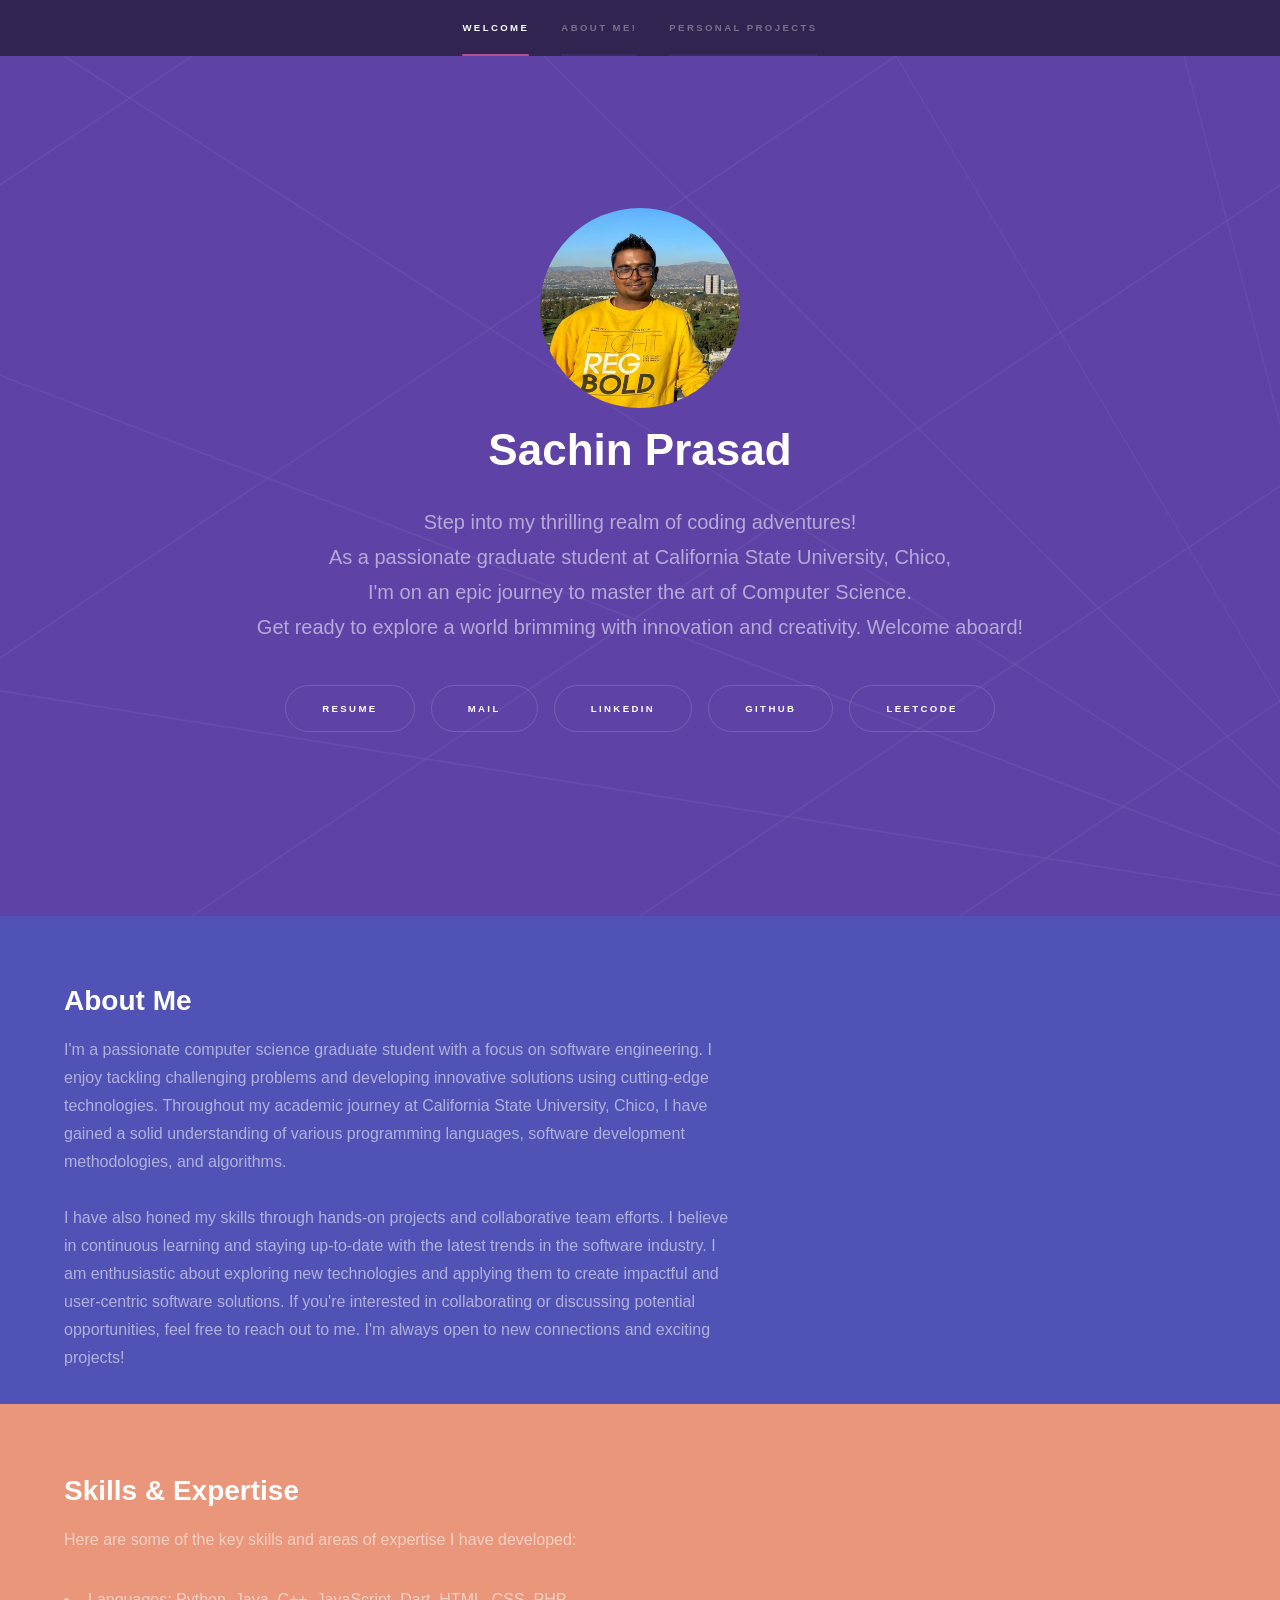
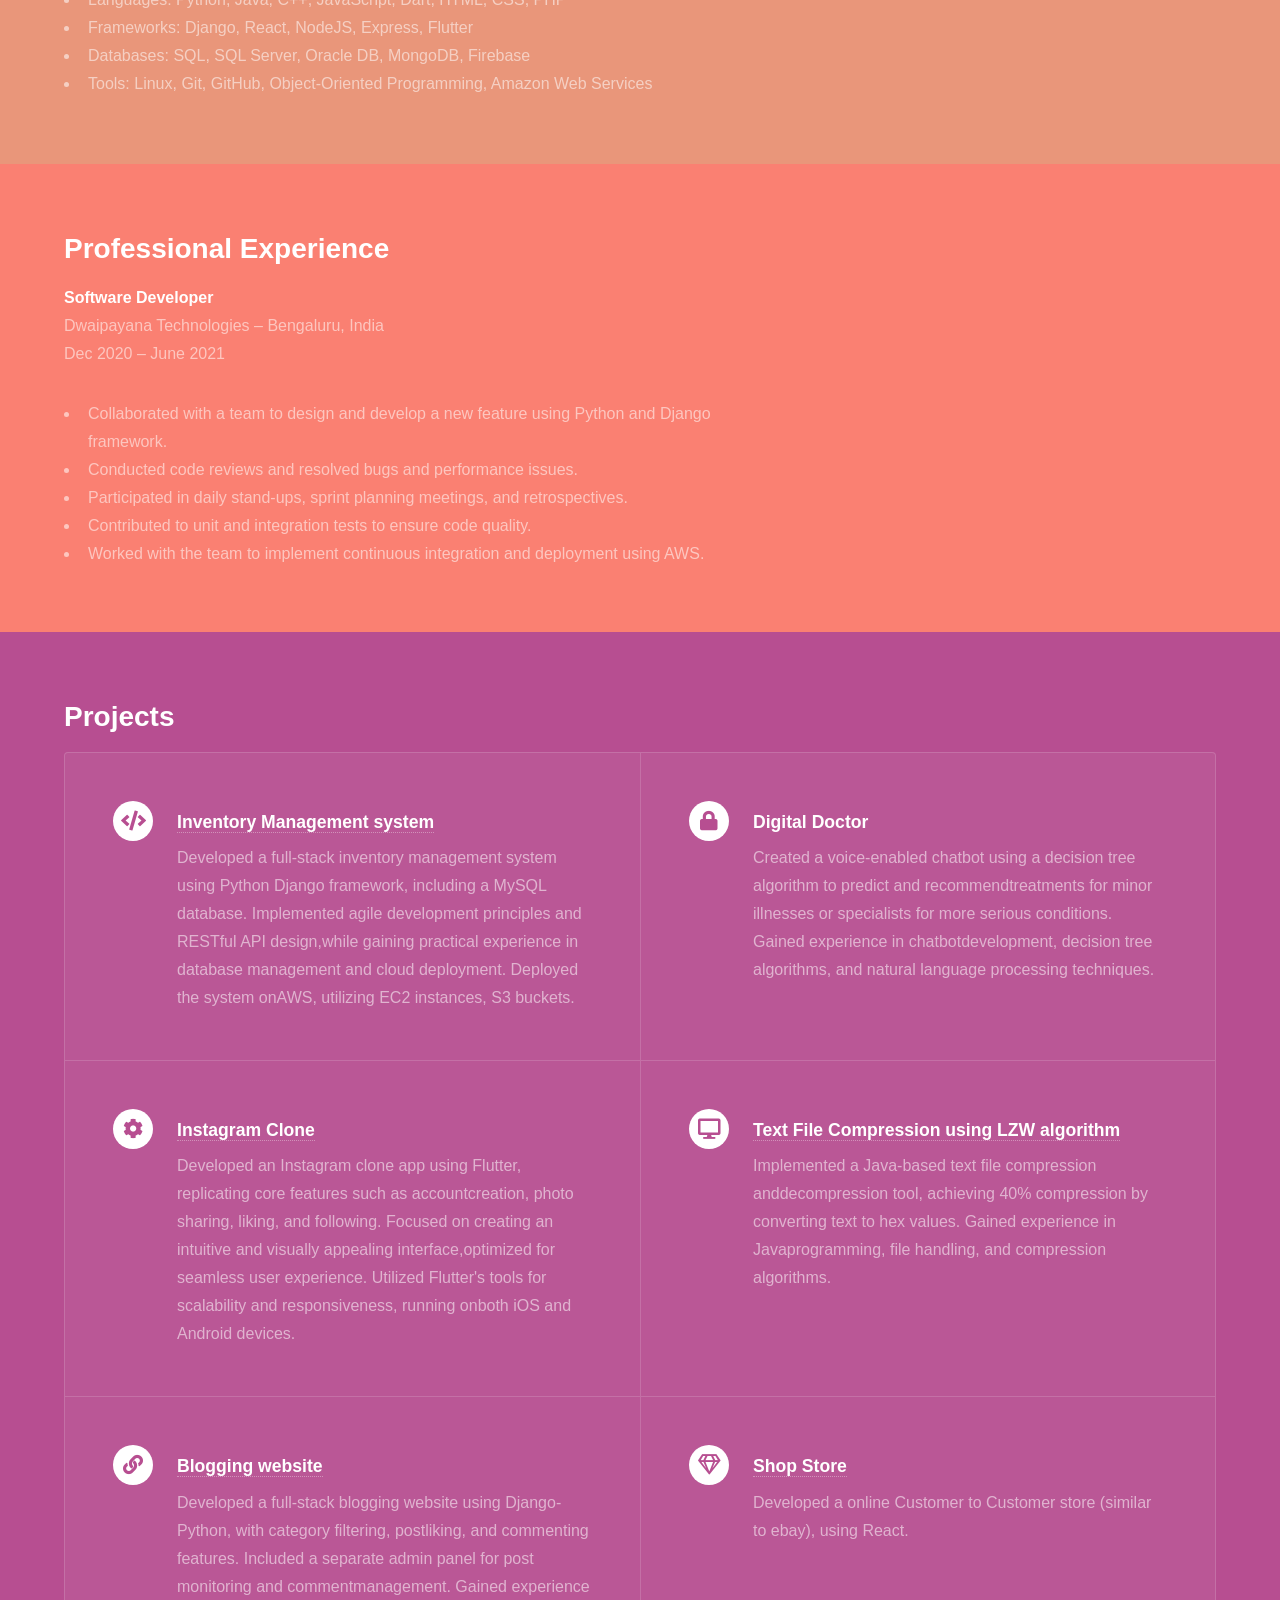
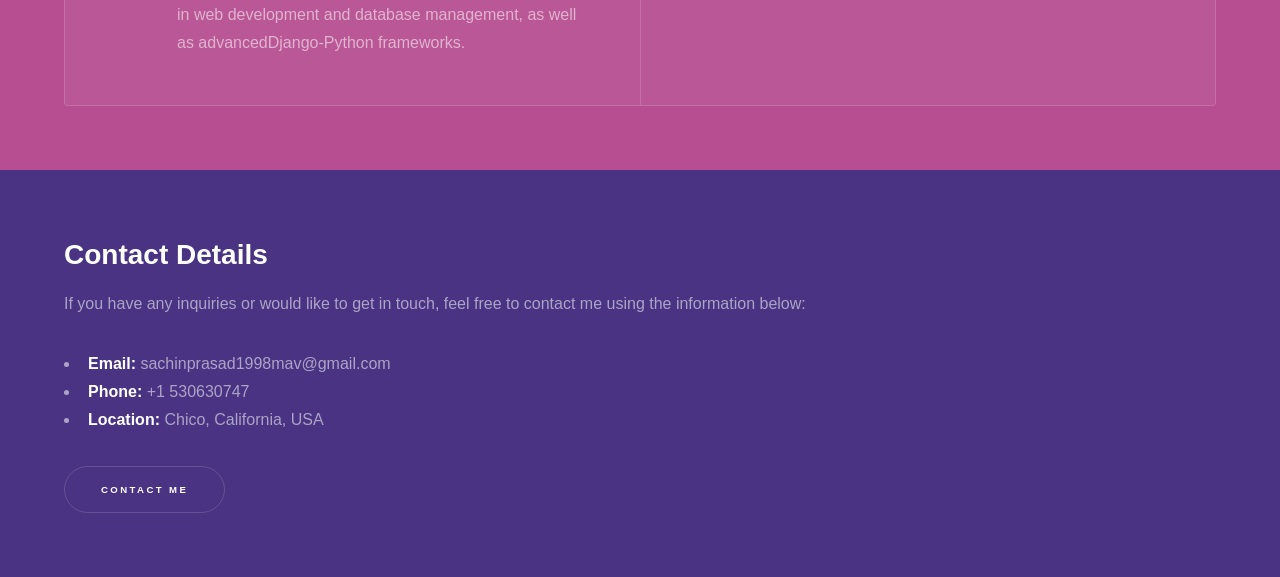
==== commit b7beff03: "contact details changes commited" ====
--- a/index.html
+++ b/index.html
@@ -129,6 +129,21 @@
 							</div>
 						  </div>
 						</section>
+
+						<section style="background-color: #E9967A">
+							<div class="content">
+							  <div class="inner">
+								<h2>Skills & Expertise</h2>
+								<p>Here are some of the key skills and areas of expertise I have developed:</p>
+								<ul class="skills-list">
+								  <li>Languages: Python, Java, C++, JavaScript, Dart, HTML, CSS, PHP</li>
+								  <li>Frameworks: Django, React, NodeJS, Express, Flutter</li>
+								  <li>Databases: SQL, SQL Server, Oracle DB, MongoDB, Firebase</li>
+								  <li>Tools: Linux, Git, GitHub, Object-Oriented Programming, Amazon Web Services</li>
+								</ul>
+							  </div>
+							</div>
+						  </section>
 						<section style="background-color: #FA8072">
 							<div class="content">
 							  <div class="inner">
@@ -147,38 +162,8 @@
 							</div>
 						  </section>
 						  
-						<section style="background-color: #3B322B">
-						  <!-- <a href="#" class="image"><img src="images/pic02.jpg" alt="" data-position="top center" /></a> -->
-						  <div class="content">
-							<div class="inner">
-							  <h2>Contact Details</h2>
-							  <p>If you have any inquiries or would like to get in touch, feel free to contact me using the information below:</p>
-							  <ul class="contact-details">
-								<li><strong>Email:</strong> sachinprasad1998mav@gmail.com</li>
-								<li><strong>Phone:</strong> +1 530630747</li>
-								<li><strong>Location:</strong> Chico, California, USA</li>
-							  </ul>
-							  <ul class="actions">
-								<li><a href="mailto:sachinprasad1998mav@gmail.com" class="button">Contact Me</a></li>
-							  </ul>
-							  
-							</div>
-						  </div>
-						</section>
-						<section style="background-color: #E9967A">
-							<div class="content">
-							  <div class="inner">
-								<h2>Skills & Expertise</h2>
-								<p>Here are some of the key skills and areas of expertise I have developed:</p>
-								<ul class="skills-list">
-								  <li>Languages: Python, Java, C++, JavaScript, Dart, HTML, CSS, PHP</li>
-								  <li>Frameworks: Django, React, NodeJS, Express, Flutter</li>
-								  <li>Databases: SQL, SQL Server, Oracle DB, MongoDB, Firebase</li>
-								  <li>Tools: Linux, Git, GitHub, Object-Oriented Programming, Amazon Web Services</li>
-								</ul>
-							  </div>
-							</div>
-						  </section>
+						
+						
 						  
 					  
 
@@ -288,9 +273,24 @@
 		<!-- Footer -->
 			<footer id="footer" class="wrapper style1-alt">
 				<div class="inner">
-					<ul class="menu">
-						<li>&copy; All rights reserved.</li><li>Design: <a href="http://html5up.net">HTML5 UP</a></li>
-					</ul>
+					<section >
+						<!-- <a href="#" class="image"><img src="images/pic02.jpg" alt="" data-position="top center" /></a> -->
+						<div class="content">
+						  <div class="inner">
+							<h2>Contact Details</h2>
+							<p>If you have any inquiries or would like to get in touch, feel free to contact me using the information below:</p>
+							<ul class="contact-details">
+							  <li><strong>Email:</strong> sachinprasad1998mav@gmail.com</li>
+							  <li><strong>Phone:</strong> +1 530630747</li>
+							  <li><strong>Location:</strong> Chico, California, USA</li>
+							</ul>
+							<ul class="actions">
+							  <li><a href="mailto:sachinprasad1998mav@gmail.com" class="button">Contact Me</a></li>
+							</ul>
+							
+						  </div>
+						</div>
+					  </section>
 				</div>
 			</footer>
 
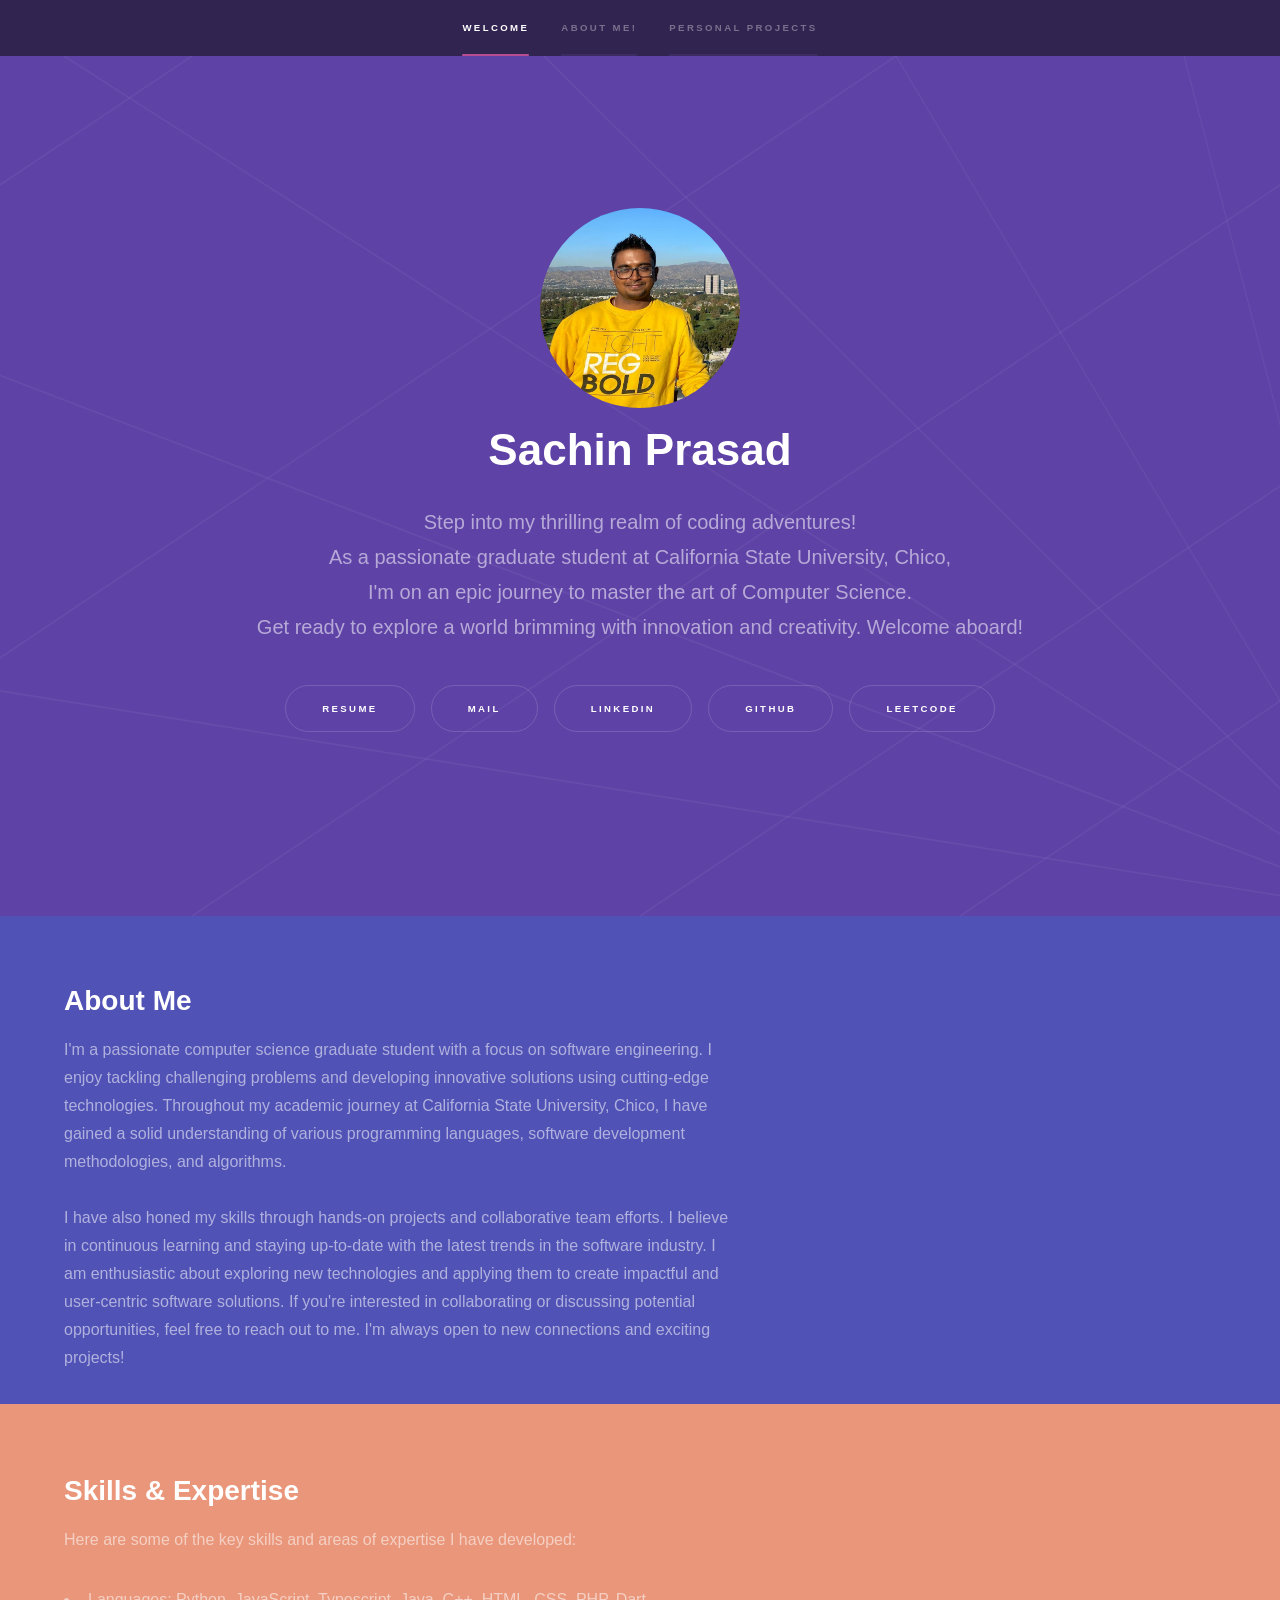
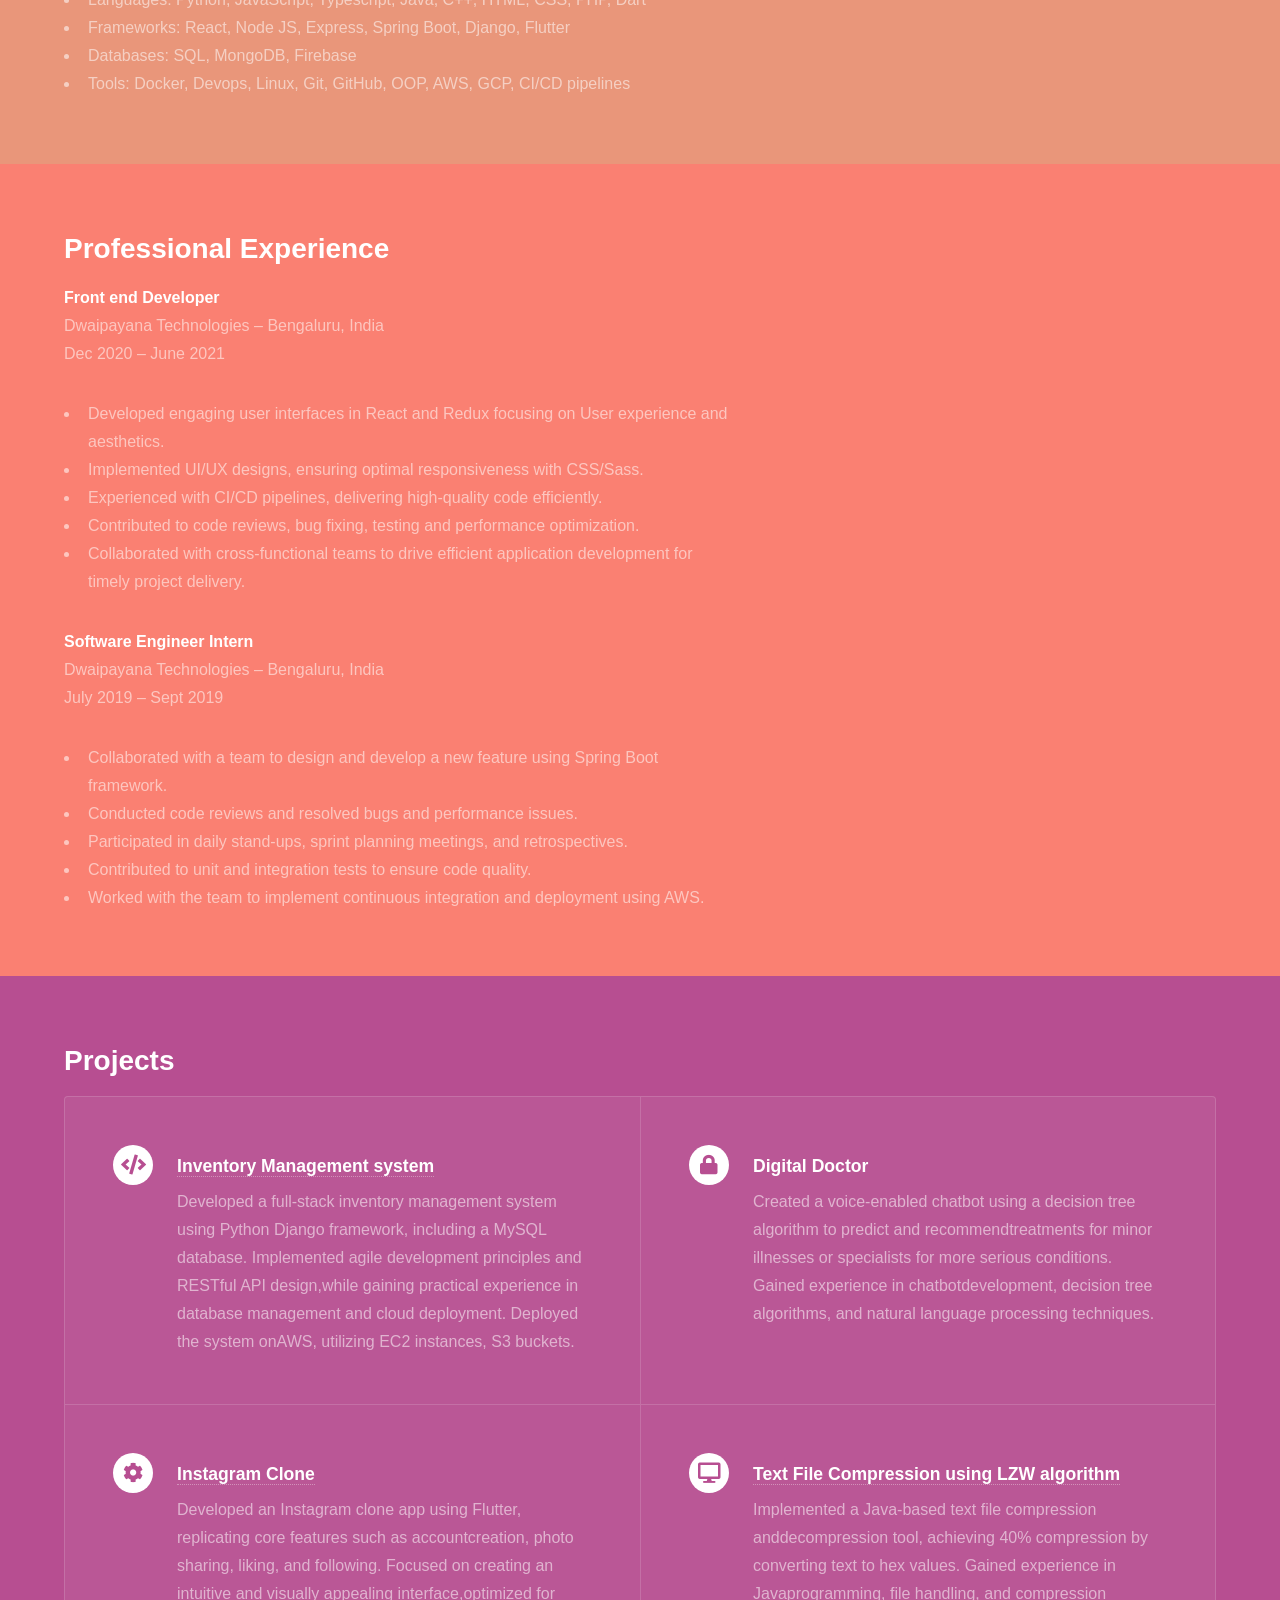
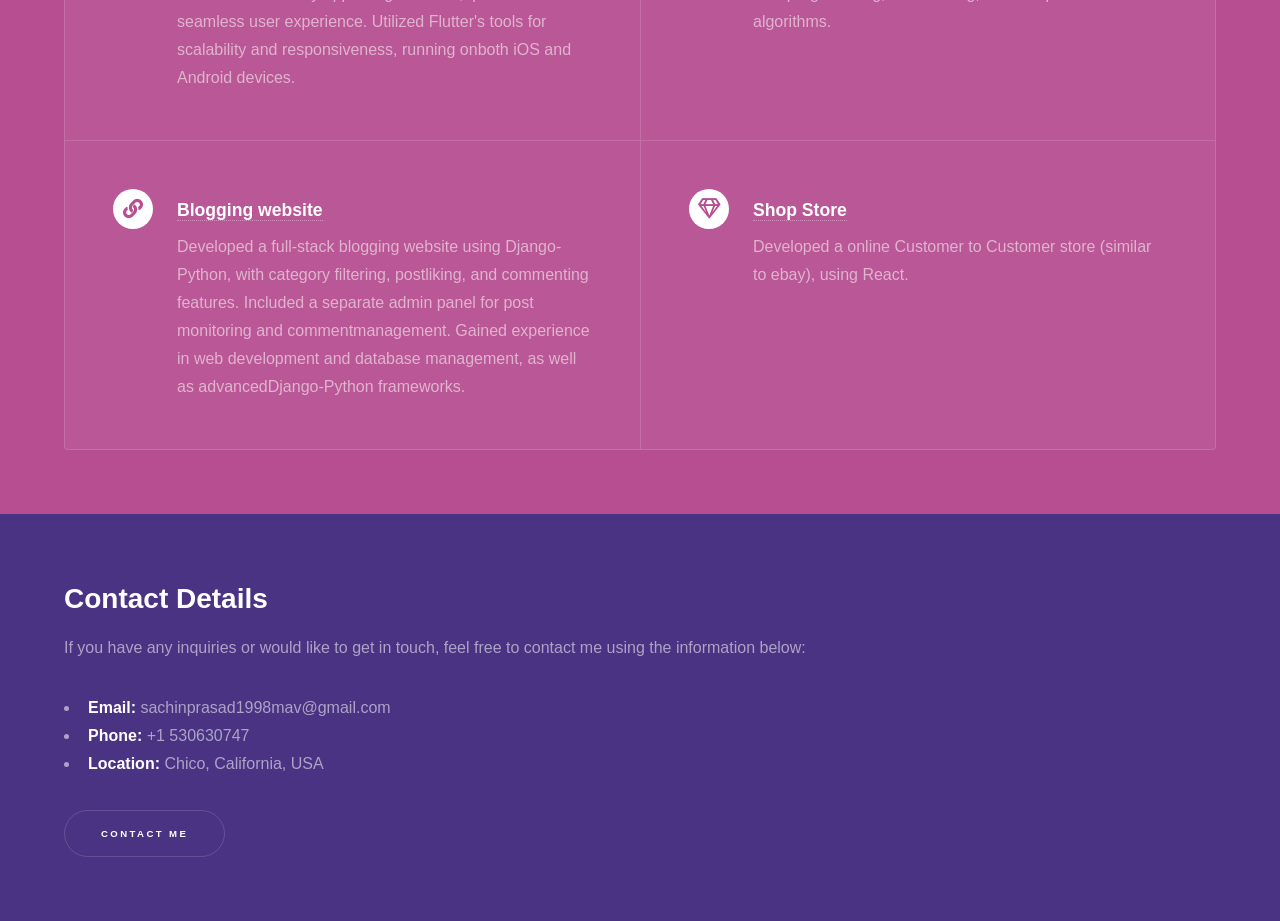
==== commit 43e09285: "Resume changed" ====
--- a/index.html
+++ b/index.html
@@ -61,7 +61,7 @@
 							<h1>Sachin Prasad</h1>
 							<p>Step into my thrilling realm of coding adventures! <br> As a passionate graduate student at California State University, Chico, <br> I'm on an epic journey to master the art of Computer Science. <br> Get ready to explore a world brimming with innovation and creativity. Welcome aboard!</p>
 							<ul class="actions" style="display: flex; justify-content: center;">
-							  <li><a href="ResumeSachin.pdf"class="button" download>resume</a></li>
+							  <li><a href="Sachin Satish Prasad_newResume.pdf"class="button" download>resume</a></li>
 							  <li><a href="mailto:sachinprasad1998mav@gmail.com" class="button" target="_blank" >Mail</a></li>
 							  <li><a href="https://www.linkedin.com/in/sachinsatishprasad/" class="button" target="_blank" >LinkedIn</a></li>
 							  <li><a href="https://github.com/sachinprasad1998mav" class="button" target="_blank" >GitHub</a></li>
@@ -136,10 +136,10 @@
 								<h2>Skills & Expertise</h2>
 								<p>Here are some of the key skills and areas of expertise I have developed:</p>
 								<ul class="skills-list">
-								  <li>Languages: Python, Java, C++, JavaScript, Dart, HTML, CSS, PHP</li>
-								  <li>Frameworks: Django, React, NodeJS, Express, Flutter</li>
-								  <li>Databases: SQL, SQL Server, Oracle DB, MongoDB, Firebase</li>
-								  <li>Tools: Linux, Git, GitHub, Object-Oriented Programming, Amazon Web Services</li>
+								  <li>Languages: Python, JavaScript, Typescript, Java, C++, HTML, CSS, PHP, Dart</li>
+								  <li>Frameworks: React, Node JS, Express, Spring Boot, Django, Flutter</li>
+								  <li>Databases: SQL, MongoDB, Firebase</li>
+								  <li>Tools: Docker, Devops, Linux, Git, GitHub, OOP, AWS, GCP, CI/CD pipelines</li>
 								</ul>
 							  </div>
 							</div>
@@ -148,11 +148,23 @@
 							<div class="content">
 							  <div class="inner">
 								<h2>Professional Experience</h2>
-								<p><strong>Software Developer</strong><br>
+								<p><strong>Front end Developer</strong><br>
 								Dwaipayana Technologies – Bengaluru, India<br>
 								Dec 2020 – June 2021</p>
 								<ul>
-								  <li>Collaborated with a team to design and develop a new feature using Python and Django framework.</li>
+								  <li>Developed engaging user interfaces in React and Redux focusing on User experience and aesthetics.</li>
+								  <li>Implemented UI/UX designs, ensuring optimal responsiveness with CSS/Sass.</li>
+								  <li>Experienced with CI/CD pipelines, delivering high-quality code efficiently.</li>
+								  <li>Contributed to code reviews, bug fixing, testing and performance optimization.</li>
+								  <li>Collaborated with cross-functional teams to drive efficient application development for timely project delivery.</li>
+								</ul>
+							  </div>
+							  <div class="inner">
+								<p><strong>Software Engineer Intern</strong><br>
+								Dwaipayana Technologies – Bengaluru, India<br>
+								July 2019 – Sept 2019</p>
+								<ul>
+								  <li>Collaborated with a team to design and develop a new feature using Spring Boot framework.</li>
 								  <li>Conducted code reviews and resolved bugs and performance issues.</li>
 								  <li>Participated in daily stand-ups, sprint planning meetings, and retrospectives.</li>
 								  <li>Contributed to unit and integration tests to ensure code quality.</li>
@@ -161,6 +173,7 @@
 							  </div>
 							</div>
 						  </section>
+	
 						  
 						
 						
@@ -174,7 +187,7 @@
 							<div class="features">
 								<section>
 									<span class="icon solid major fa-code"></span>
-									<h3><a href="https://github.com/sachinprasad1998mav/inventoryAngular">Inventory Management system</a> </h3>
+									<h3><a href="https://github.com/sachinprasad1998mav/inventoryAngular" target="_blank">Inventory Management system</a> </h3>
 									<p>Developed a full-stack inventory management system using Python Django framework, including a MySQL database. Implemented agile development principles and RESTful API design,while gaining practical experience in database management and cloud deployment. Deployed the system onAWS, utilizing EC2 instances, S3 buckets.</p>
 								</section>
 								<section>
@@ -184,22 +197,22 @@
 								</section>
 								<section>
 									<span class="icon solid major fa-cog"></span>
-									<h3><a href="https://github.com/sachinprasad1998mav/InstaPix">Instagram Clone</a> </h3>
+									<h3><a href="https://github.com/sachinprasad1998mav/InstaPix" target="_blank">Instagram Clone</a> </h3>
 									<p>Developed an Instagram clone app using Flutter, replicating core features such as accountcreation, photo sharing, liking, and following. Focused on creating an intuitive and visually appealing interface,optimized for seamless user experience. Utilized Flutter's tools for scalability and responsiveness, running onboth iOS and Android devices.</p>
 								</section>
 								<section>
 									<span class="icon solid major fa-desktop"></span>
-									<h3><a href="https://github.com/sachinprasad1998mav/LZWAlgorithm">Text File Compression using LZW algorithm</a> </h3>
+									<h3><a href="https://github.com/sachinprasad1998mav/LZWAlgorithm" target="_blank">Text File Compression using LZW algorithm</a> </h3>
 									<p>Implemented a Java-based text file compression anddecompression tool, achieving 40% compression by converting text to hex values. Gained experience in Javaprogramming, file handling, and compression algorithms.</p>
 								</section>
 								<section>
 									<span class="icon solid major fa-link"></span>
-									<h3> <a href="https://github.com/sachinprasad1998mav/blogWebsite">Blogging website</a> </h3>
+									<h3> <a href="https://github.com/sachinprasad1998mav/blogWebsite" target="_blank">Blogging website</a> </h3>
 									<p>Developed a full-stack blogging website using Django-Python, with category filtering, postliking, and commenting features. Included a separate admin panel for post monitoring and commentmanagement. Gained experience in web development and database management, as well as advancedDjango-Python frameworks.</p>
 								</section>
 								<section>
 									<span class="icon major fa-gem"></span>
-									<h3> <a href="https://github.com/dakshac45/ShopStore">Shop Store</a> </h3>
+									<h3> <a href="https://github.com/dakshac45/ShopStore" target="_blank">Shop Store</a> </h3>
 									<p>Developed a online Customer to Customer store (similar to ebay), using React.</p>
 								</section>
 							</div>
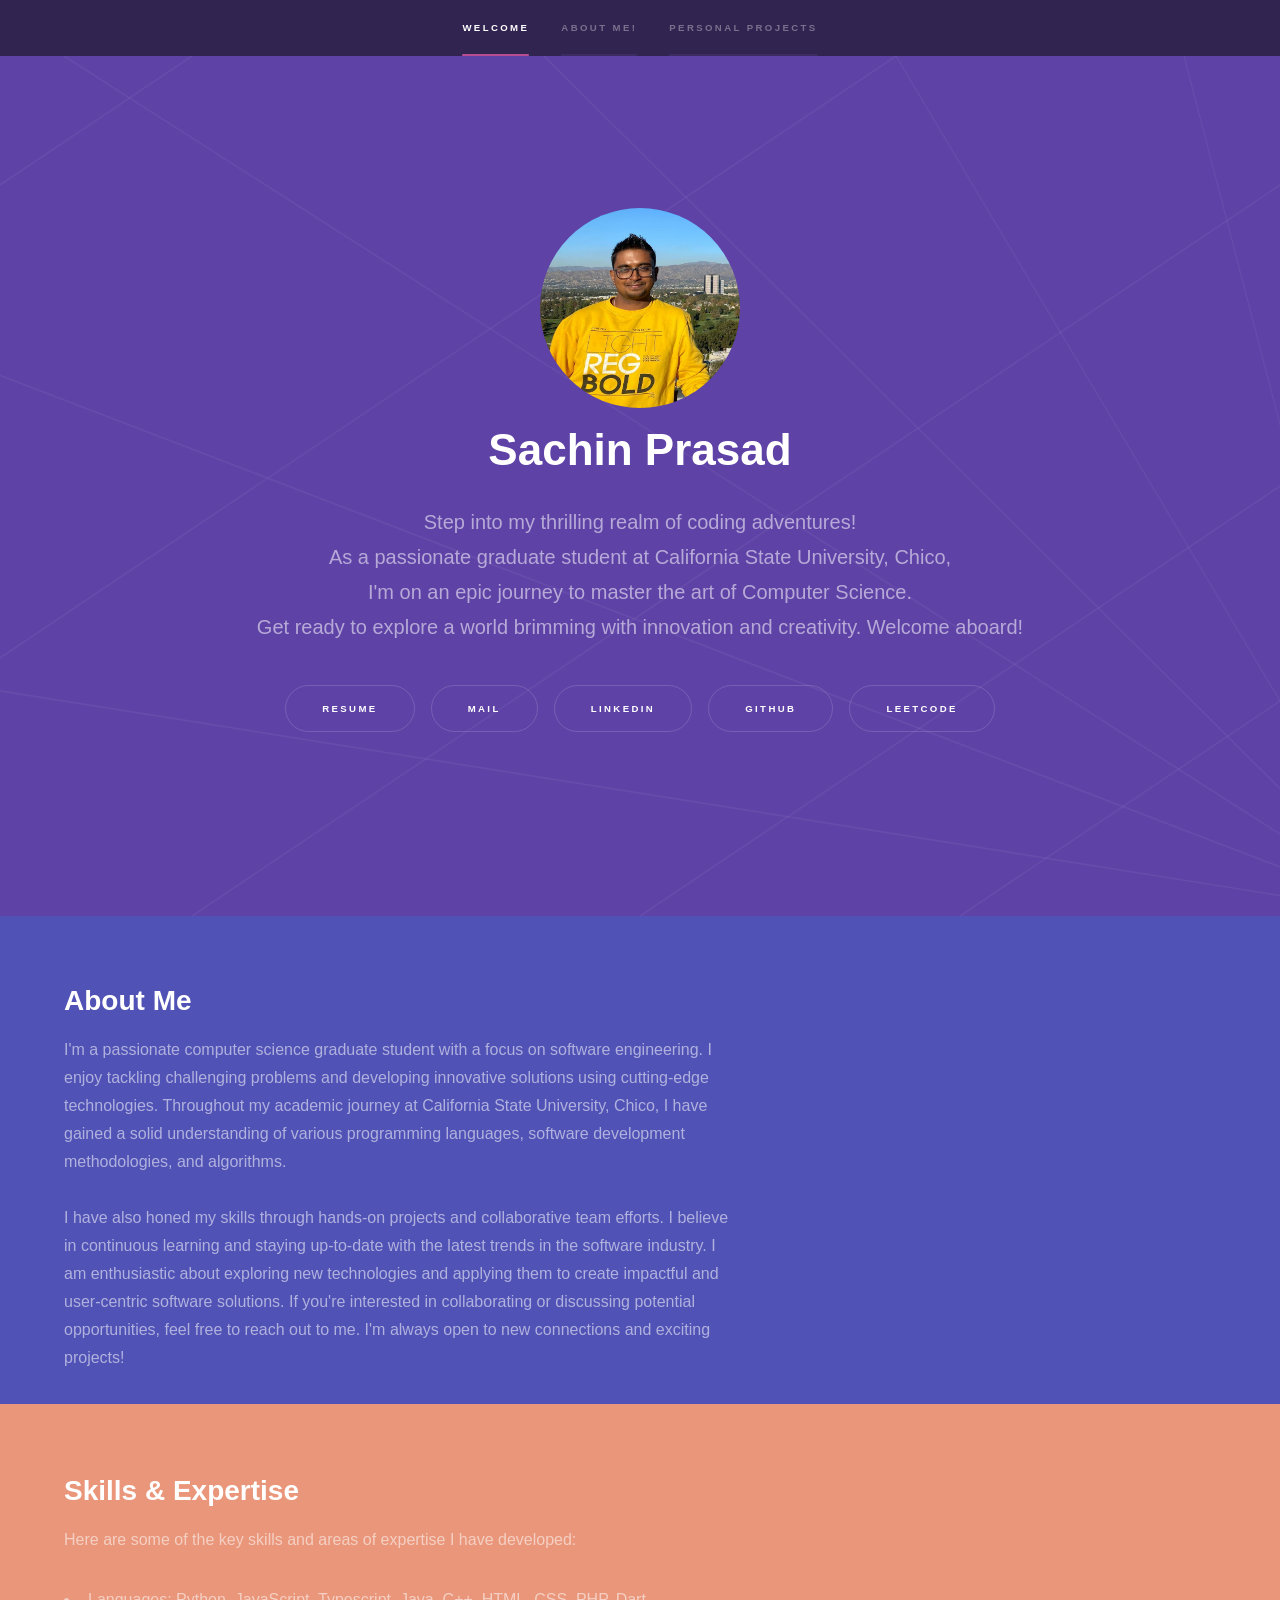
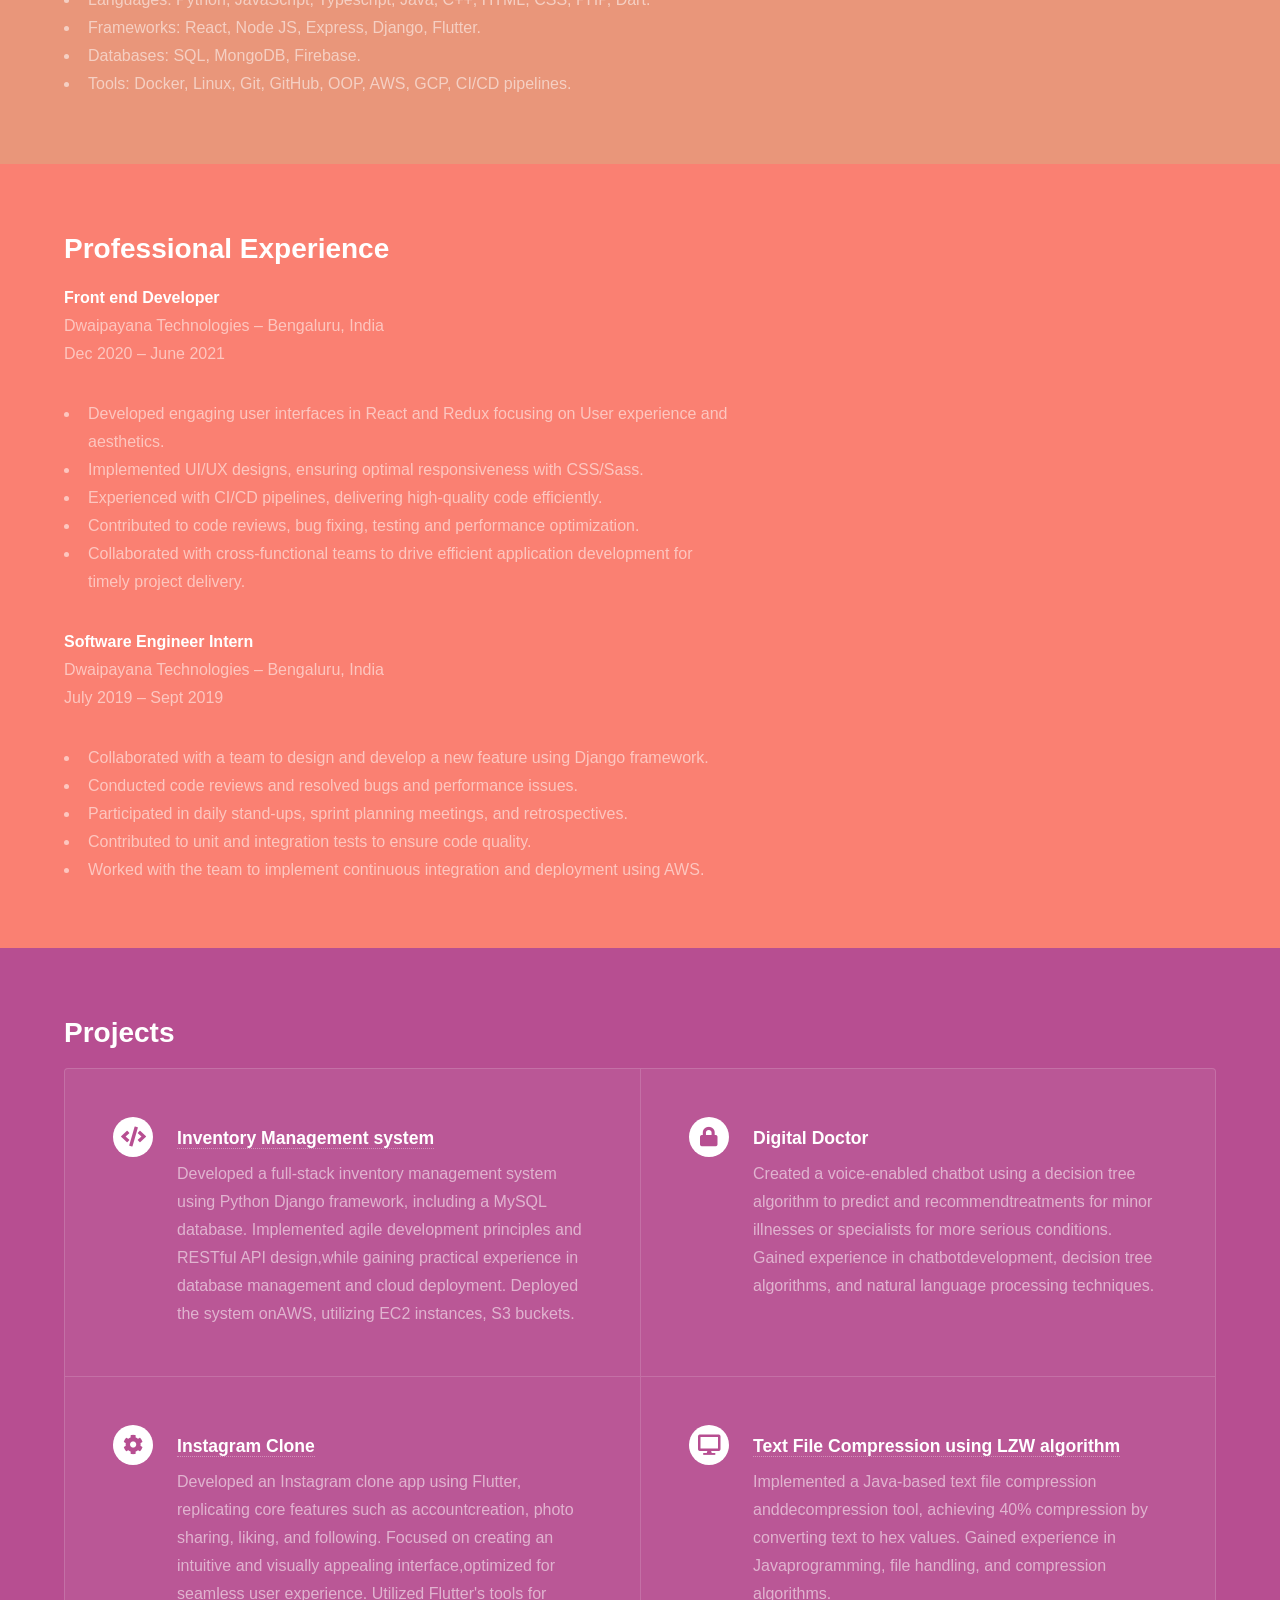
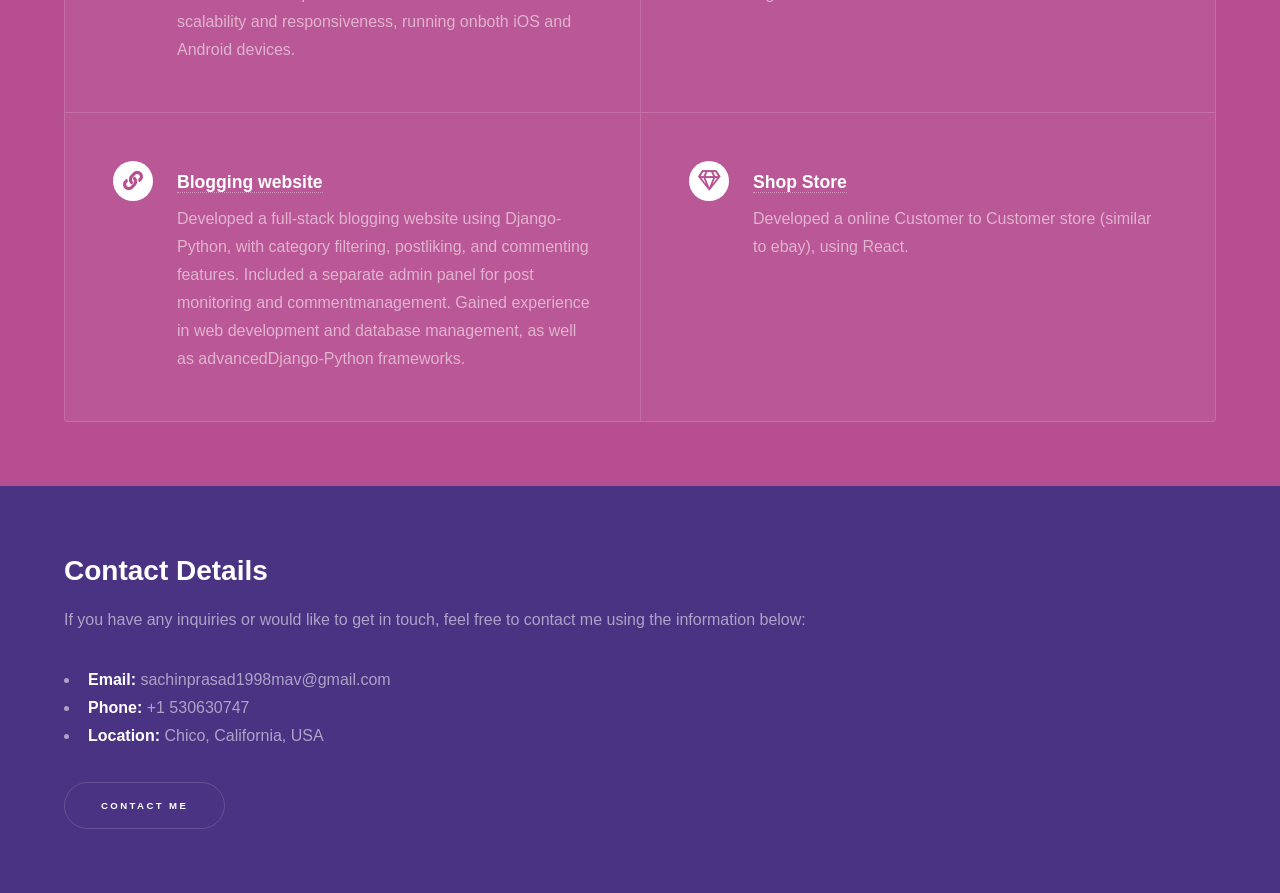
==== commit d6044082: "Update index.html" ====
--- a/index.html
+++ b/index.html
@@ -136,11 +136,12 @@
 								<h2>Skills & Expertise</h2>
 								<p>Here are some of the key skills and areas of expertise I have developed:</p>
 								<ul class="skills-list">
-								  <li>Languages: Python, JavaScript, Typescript, Java, C++, HTML, CSS, PHP, Dart</li>
-								  <li>Frameworks: React, Node JS, Express, Spring Boot, Django, Flutter</li>
-								  <li>Databases: SQL, MongoDB, Firebase</li>
-								  <li>Tools: Docker, Devops, Linux, Git, GitHub, OOP, AWS, GCP, CI/CD pipelines</li>
-								</ul>
+								  <li>Languages: Python, JavaScript, Typescript, Java, C++, HTML, CSS, PHP, Dart.</li>
+								  <li>Frameworks: React, Node JS, Express, Django, Flutter.</li>
+								  <li>Databases: SQL, MongoDB, Firebase.</li>
+								  <li>Tools: Docker, Linux, Git, GitHub, OOP, AWS, GCP, CI/CD pipelines.</li>
+								
+						</ul>
 							  </div>
 							</div>
 						  </section>
@@ -164,7 +165,7 @@
 								Dwaipayana Technologies – Bengaluru, India<br>
 								July 2019 – Sept 2019</p>
 								<ul>
-								  <li>Collaborated with a team to design and develop a new feature using Spring Boot framework.</li>
+								  <li>Collaborated with a team to design and develop a new feature using Django framework.</li>
 								  <li>Conducted code reviews and resolved bugs and performance issues.</li>
 								  <li>Participated in daily stand-ups, sprint planning meetings, and retrospectives.</li>
 								  <li>Contributed to unit and integration tests to ensure code quality.</li>
@@ -317,4 +318,4 @@
 			<script src="assets/js/main.js"></script>
 
 	</body>
-</html>+</html>
